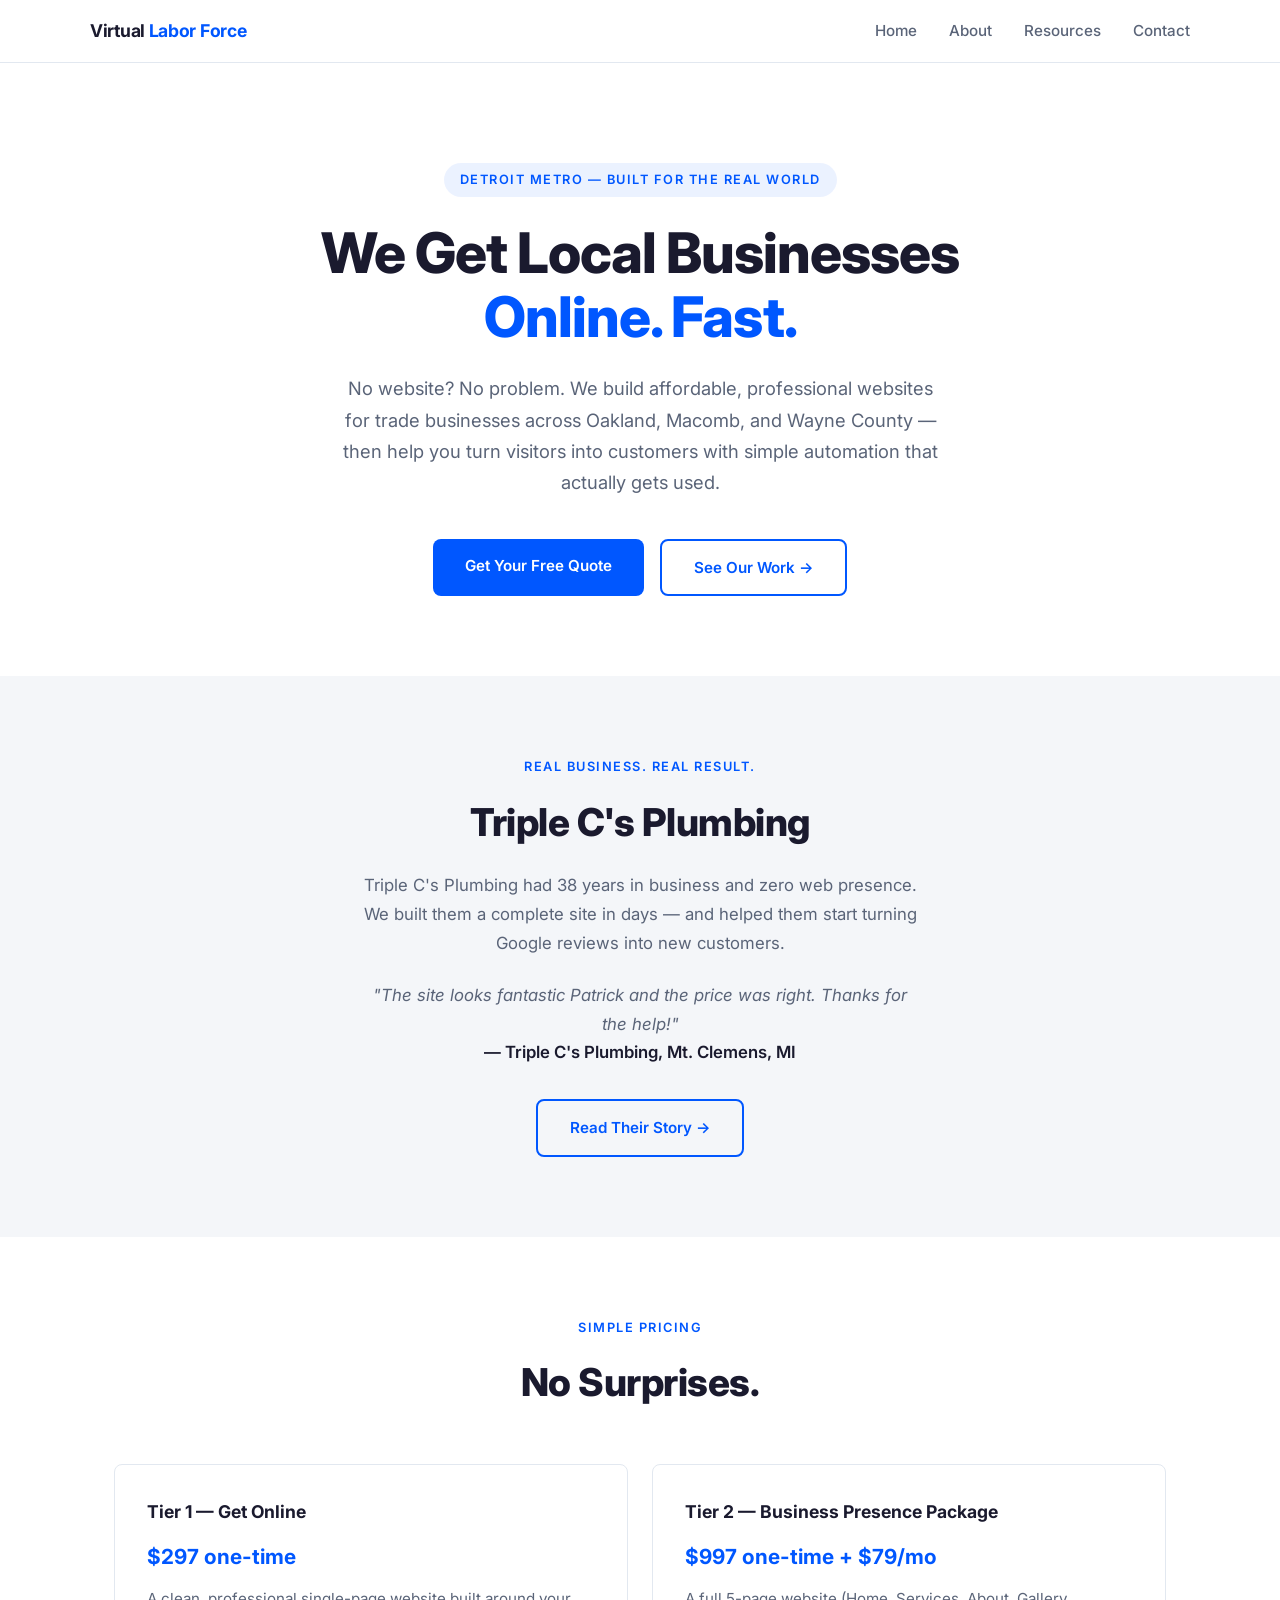
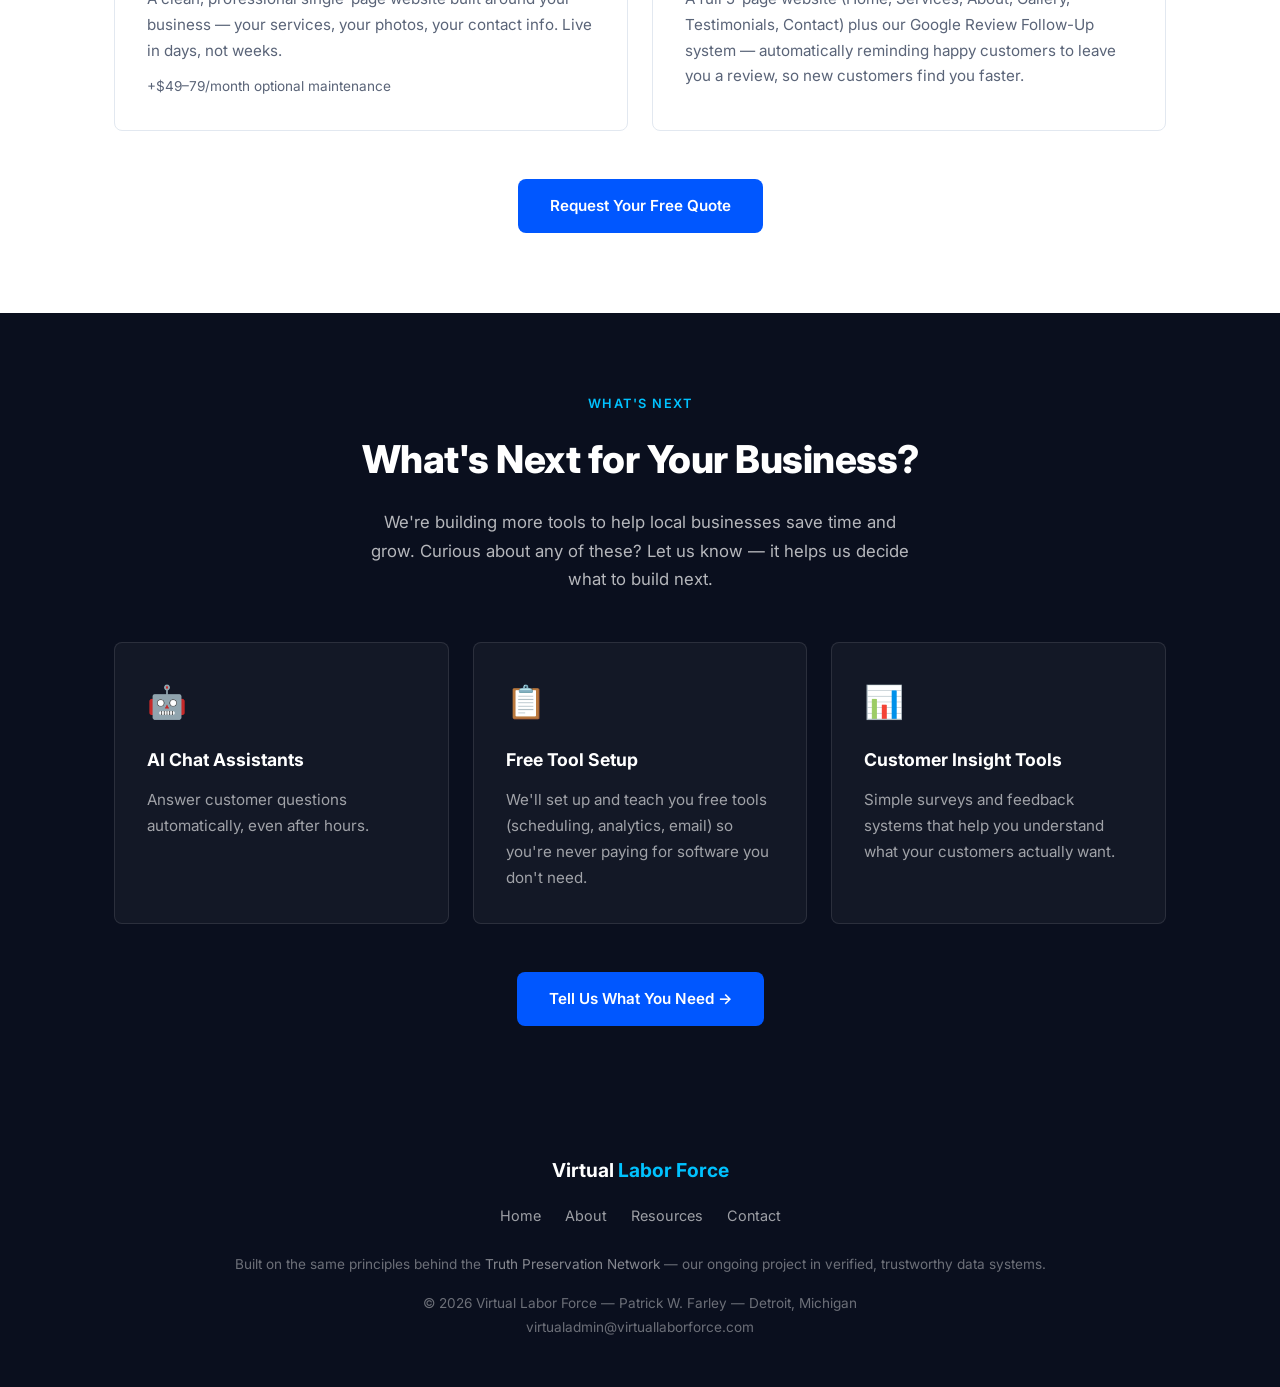
==== index.html @ e4147d06 "Add Resources page, first article, update nav and footers" ====
<!DOCTYPE html>
<html lang="en">
<head>
  <meta charset="UTF-8" />
  <meta name="viewport" content="width=device-width, initial-scale=1.0" />
  <title>Affordable Websites for Local Businesses | Detroit Metro</title>
  <meta name="description" content="Virtual Labor Force builds fast, affordable websites for trade businesses in Oakland, Macomb & Wayne County. Get online in days, starting at $297." />
  <link rel="stylesheet" href="css/style.css" />
  <link rel="preconnect" href="https://fonts.googleapis.com" />
  <link href="https://fonts.googleapis.com/css2?family=Inter:wght@400;500;600;700;800&display=swap" rel="stylesheet" />
</head>
<body>

  <!-- NAVIGATION -->
  <nav>
    <div class="nav-inner">
      <a href="index.html" class="nav-logo">Virtual <span>Labor Force</span></a>
      <ul class="nav-links">
        <li><a href="index.html">Home</a></li>
        <li><a href="about.html">About</a></li>
        <li><a href="resources.html">Resources</a></li>
        <li><a href="contact.html">Contact</a></li>
      </ul>
    </div>
  </nav>

  <!-- HERO -->
  <section class="hero">
    <div class="hero-tag">Detroit Metro — Built for the Real World</div>
    <h1>We Get Local Businesses <span>Online. Fast.</span></h1>
    <p>
      No website? No problem. We build affordable, professional websites
      for trade businesses across Oakland, Macomb, and Wayne County —
      then help you turn visitors into customers with simple automation
      that actually gets used.
    </p>
    <div class="btn-group">
      <a href="contact.html" class="btn btn-primary">Get Your Free Quote</a>
      <a href="about.html" class="btn btn-outline">See Our Work →</a>
    </div>
  </section>

  <!-- PROOF -->
  <section class="section section--soft">
    <div class="container text-center">
      <p class="section-label">Real Business. Real Result.</p>
      <h2 class="section-title">Triple C's Plumbing</h2>
      <p class="section-sub" style="margin: 0 auto 24px;">
        Triple C's Plumbing had 38 years in business and zero web presence.
        We built them a complete site in days — and helped them start
        turning Google reviews into new customers.
      </p>
      <blockquote style="font-style: italic; color: var(--color-text-soft); max-width: 560px; margin: 0 auto 32px; font-size: 1.05rem;">
        "The site looks fantastic Patrick and the price was right. Thanks for the help!"<br>
        <span style="font-style: normal; font-weight: 600; color: var(--color-text);">— Triple C's Plumbing, Mt. Clemens, MI</span>
      </blockquote>
      <a href="about.html" class="btn btn-outline">Read Their Story →</a>
    </div>
  </section>

  <!-- SERVICES -->
  <section class="section">
    <div class="container">
      <div class="text-center">
        <p class="section-label">Simple Pricing</p>
        <h2 class="section-title">No Surprises.</h2>
      </div>

      <div class="card-grid">
        <div class="card">
          <h3>Tier 1 — Get Online</h3>
          <p style="color: var(--color-primary); font-weight: 700; font-size: 1.3rem; margin: 12px 0;">$297 one-time</p>
          <p>A clean, professional single-page website built around your business — your services, your photos, your contact info. Live in days, not weeks.</p>
          <p style="margin-top: 12px; font-size: 0.85rem; color: var(--color-text-soft);">+$49–79/month optional maintenance</p>
        </div>
        <div class="card">
          <h3>Tier 2 — Business Presence Package</h3>
          <p style="color: var(--color-primary); font-weight: 700; font-size: 1.3rem; margin: 12px 0;">$997 one-time + $79/mo</p>
          <p>A full 5-page website (Home, Services, About, Gallery, Testimonials, Contact) plus our Google Review Follow-Up system — automatically reminding happy customers to leave you a review, so new customers find you faster.</p>
        </div>
      </div>

      <div class="text-center mt-48">
        <a href="contact.html" class="btn btn-primary">Request Your Free Quote</a>
      </div>
    </div>
  </section>

  <!-- COMING SOON / ASK US ABOUT -->
  <section class="section section--dark">
    <div class="container text-center">
      <p class="section-label" style="color: var(--color-accent);">What's Next</p>
      <h2 class="section-title" style="max-width: 640px; margin: 0 auto 16px;">
        What's Next for Your Business?
      </h2>
      <p style="color: rgba(255,255,255,0.7); max-width: 560px; margin: 0 auto 40px; font-size: 1.05rem;">
        We're building more tools to help local businesses save time and grow.
        Curious about any of these? Let us know — it helps us decide what to build next.
      </p>

      <div class="card-grid" style="text-align: left;">
        <div class="card" style="background: rgba(255,255,255,0.04); border-color: rgba(255,255,255,0.1);">
          <div class="card-icon">🤖</div>
          <h3 style="color: white;">AI Chat Assistants</h3>
          <p style="color: rgba(255,255,255,0.6);">Answer customer questions automatically, even after hours.</p>
        </div>
        <div class="card" style="background: rgba(255,255,255,0.04); border-color: rgba(255,255,255,0.1);">
          <div class="card-icon">📋</div>
          <h3 style="color: white;">Free Tool Setup</h3>
          <p style="color: rgba(255,255,255,0.6);">We'll set up and teach you free tools (scheduling, analytics, email) so you're never paying for software you don't need.</p>
        </div>
        <div class="card" style="background: rgba(255,255,255,0.04); border-color: rgba(255,255,255,0.1);">
          <div class="card-icon">📊</div>
          <h3 style="color: white;">Customer Insight Tools</h3>
          <p style="color: rgba(255,255,255,0.6);">Simple surveys and feedback systems that help you understand what your customers actually want.</p>
        </div>
      </div>

      <a href="contact.html" class="btn btn-primary mt-48" style="display: inline-block;">Tell Us What You Need →</a>
    </div>
  </section>

  <!-- FOOTER -->
  <footer>
    <div class="footer-inner">
      <div class="footer-logo">Virtual <span>Labor Force</span></div>
      <ul class="footer-links">
        <li><a href="index.html">Home</a></li>
        <li><a href="about.html">About</a></li>
        <li><a href="resources.html">Resources</a></li>
        <li><a href="contact.html">Contact</a></li>
      </ul>
      <p class="footer-copy">
        Built on the same principles behind the
        <a href="tpn.html" style="color: rgba(255,255,255,0.5);">Truth Preservation Network</a>
        — our ongoing project in verified, trustworthy data systems.
      </p>
      <p class="footer-copy mt-16">
        © 2026 Virtual Labor Force — Patrick W. Farley — Detroit, Michigan<br>
        <a href="mailto:virtualadmin@virtuallaborforce.com"
           style="color: rgba(255,255,255,0.4);">
          virtualadmin@virtuallaborforce.com
        </a>
      </p>
    </div>
  </footer>

</body>
</html>
---- css/style.css ----
/* ─────────────────────────────────────────
   Virtual Labor Force — Design System
   Color Palette: Clean Modern Tech
   Tone: Inspirational and Visionary
───────────────────────────────────────── */

/* DESIGN TOKENS */
:root {
  --color-bg:          #ffffff;
  --color-bg-soft:     #f4f6f9;
  --color-bg-dark:     #0a0f1e;
  --color-primary:     #0057ff;
  --color-primary-dark:#0040cc;
  --color-accent:      #00c2ff;
  --color-text:        #1a1a2e;
  --color-text-soft:   #5a6478;
  --color-border:      #e2e8f0;
  --color-white:       #ffffff;

  --font-main:   'Inter', 'Segoe UI', sans-serif;
  --font-mono:   'JetBrains Mono', 'Courier New', monospace;

  --radius:      8px;
  --shadow:      0 4px 24px rgba(0, 87, 255, 0.08);
  --transition:  all 0.2s ease;

  --max-width:   1100px;
  --section-pad: 80px 24px;
}

/* RESET */
*, *::before, *::after {
  box-sizing: border-box;
  margin: 0;
  padding: 0;
}

html {
  scroll-behavior: smooth;
}

body {
  font-family: var(--font-main);
  background: var(--color-bg);
  color: var(--color-text);
  line-height: 1.7;
  font-size: 16px;
}

img {
  max-width: 100%;
  display: block;
}

a {
  color: var(--color-primary);
  text-decoration: none;
  transition: var(--transition);
}

a:hover {
  color: var(--color-primary-dark);
}

/* LAYOUT */
.container {
  max-width: var(--max-width);
  margin: 0 auto;
  padding: 0 24px;
}

.section {
  padding: var(--section-pad);
}

.section--dark {
  background: var(--color-bg-dark);
  color: var(--color-white);
}

.section--soft {
  background: var(--color-bg-soft);
}

/* NAVIGATION */
nav {
  position: sticky;
  top: 0;
  z-index: 100;
  background: var(--color-bg);
  border-bottom: 1px solid var(--color-border);
  padding: 16px 24px;
}

.nav-inner {
  max-width: var(--max-width);
  margin: 0 auto;
  display: flex;
  justify-content: space-between;
  align-items: center;
}

.nav-logo {
  font-weight: 700;
  font-size: 1.1rem;
  color: var(--color-text);
  letter-spacing: -0.3px;
}

.nav-logo span {
  color: var(--color-primary);
}

.nav-links {
  display: flex;
  gap: 32px;
  list-style: none;
}

.nav-links a {
  color: var(--color-text-soft);
  font-size: 0.95rem;
  font-weight: 500;
}

.nav-links a:hover {
  color: var(--color-primary);
}

/* HERO */
.hero {
  padding: 100px 24px 80px;
  text-align: center;
  background: var(--color-bg);
}

.hero-tag {
  display: inline-block;
  background: rgba(0, 87, 255, 0.08);
  color: var(--color-primary);
  font-size: 0.8rem;
  font-weight: 600;
  letter-spacing: 1.5px;
  text-transform: uppercase;
  padding: 6px 16px;
  border-radius: 100px;
  margin-bottom: 24px;
}

.hero h1 {
  font-size: clamp(2rem, 5vw, 3.5rem);
  font-weight: 800;
  line-height: 1.15;
  letter-spacing: -1px;
  max-width: 800px;
  margin: 0 auto 24px;
}

.hero h1 span {
  color: var(--color-primary);
}

.hero p {
  font-size: 1.15rem;
  color: var(--color-text-soft);
  max-width: 600px;
  margin: 0 auto 40px;
}

/* BUTTONS */
.btn {
  display: inline-block;
  padding: 14px 32px;
  border-radius: var(--radius);
  font-weight: 600;
  font-size: 0.95rem;
  cursor: pointer;
  transition: var(--transition);
  border: none;
}

.btn-primary {
  background: var(--color-primary);
  color: var(--color-white);
}

.btn-primary:hover {
  background: var(--color-primary-dark);
  color: var(--color-white);
  transform: translateY(-2px);
  box-shadow: var(--shadow);
}

.btn-outline {
  background: transparent;
  color: var(--color-primary);
  border: 2px solid var(--color-primary);
}

.btn-outline:hover {
  background: var(--color-primary);
  color: var(--color-white);
  transform: translateY(-2px);
}

.btn-group {
  display: flex;
  gap: 16px;
  justify-content: center;
  flex-wrap: wrap;
}

/* CARDS */
.card-grid {
  display: grid;
  grid-template-columns: repeat(auto-fit, minmax(280px, 1fr));
  gap: 24px;
  margin-top: 48px;
}

.card {
  background: var(--color-bg);
  border: 1px solid var(--color-border);
  border-radius: var(--radius);
  padding: 32px;
  transition: var(--transition);
}

.card:hover {
  box-shadow: var(--shadow);
  transform: translateY(-4px);
  border-color: var(--color-primary);
}

.card-icon {
  font-size: 2rem;
  margin-bottom: 16px;
}

.card h3 {
  font-size: 1.1rem;
  font-weight: 700;
  margin-bottom: 12px;
}

.card p {
  color: var(--color-text-soft);
  font-size: 0.95rem;
}

/* SECTION HEADINGS */
.section-label {
  font-size: 0.8rem;
  font-weight: 600;
  letter-spacing: 1.5px;
  text-transform: uppercase;
  color: var(--color-primary);
  margin-bottom: 12px;
}

.section-title {
  font-size: clamp(1.6rem, 3vw, 2.4rem);
  font-weight: 800;
  letter-spacing: -0.5px;
  margin-bottom: 16px;
}

.section-sub {
  color: var(--color-text-soft);
  font-size: 1.05rem;
  max-width: 580px;
}

/* FOOTER */
footer {
  background: var(--color-bg-dark);
  color: var(--color-white);
  padding: 48px 24px;
  text-align: center;
}

.footer-inner {
  max-width: var(--max-width);
  margin: 0 auto;
}

.footer-logo {
  font-size: 1.2rem;
  font-weight: 700;
  margin-bottom: 16px;
}

.footer-logo span {
  color: var(--color-accent);
}

.footer-links {
  display: flex;
  gap: 24px;
  justify-content: center;
  list-style: none;
  margin-bottom: 24px;
  flex-wrap: wrap;
}

.footer-links a {
  color: rgba(255,255,255,0.6);
  font-size: 0.9rem;
}

.footer-links a:hover {
  color: var(--color-white);
}

.footer-copy {
  color: rgba(255,255,255,0.4);
  font-size: 0.85rem;
}

/* UTILITY */
.text-center { text-align: center; }
.mt-8 { margin-top: 8px; }
.mt-16 { margin-top: 16px; }
.mt-24 { margin-top: 24px; }
.mt-48 { margin-top: 48px; }

/* RESPONSIVE */
@media (max-width: 768px) {
  .nav-links {
    display: none;
  }

  .hero {
    padding: 60px 24px;
  }

  .btn-group {
    flex-direction: column;
    align-items: center;
  }
}
/* TPN callout responsive fix */
@media (max-width: 768px) {
  [style*="grid-template-columns: 1fr 1fr"] {
    grid-template-columns: 1fr !important;
  }
}
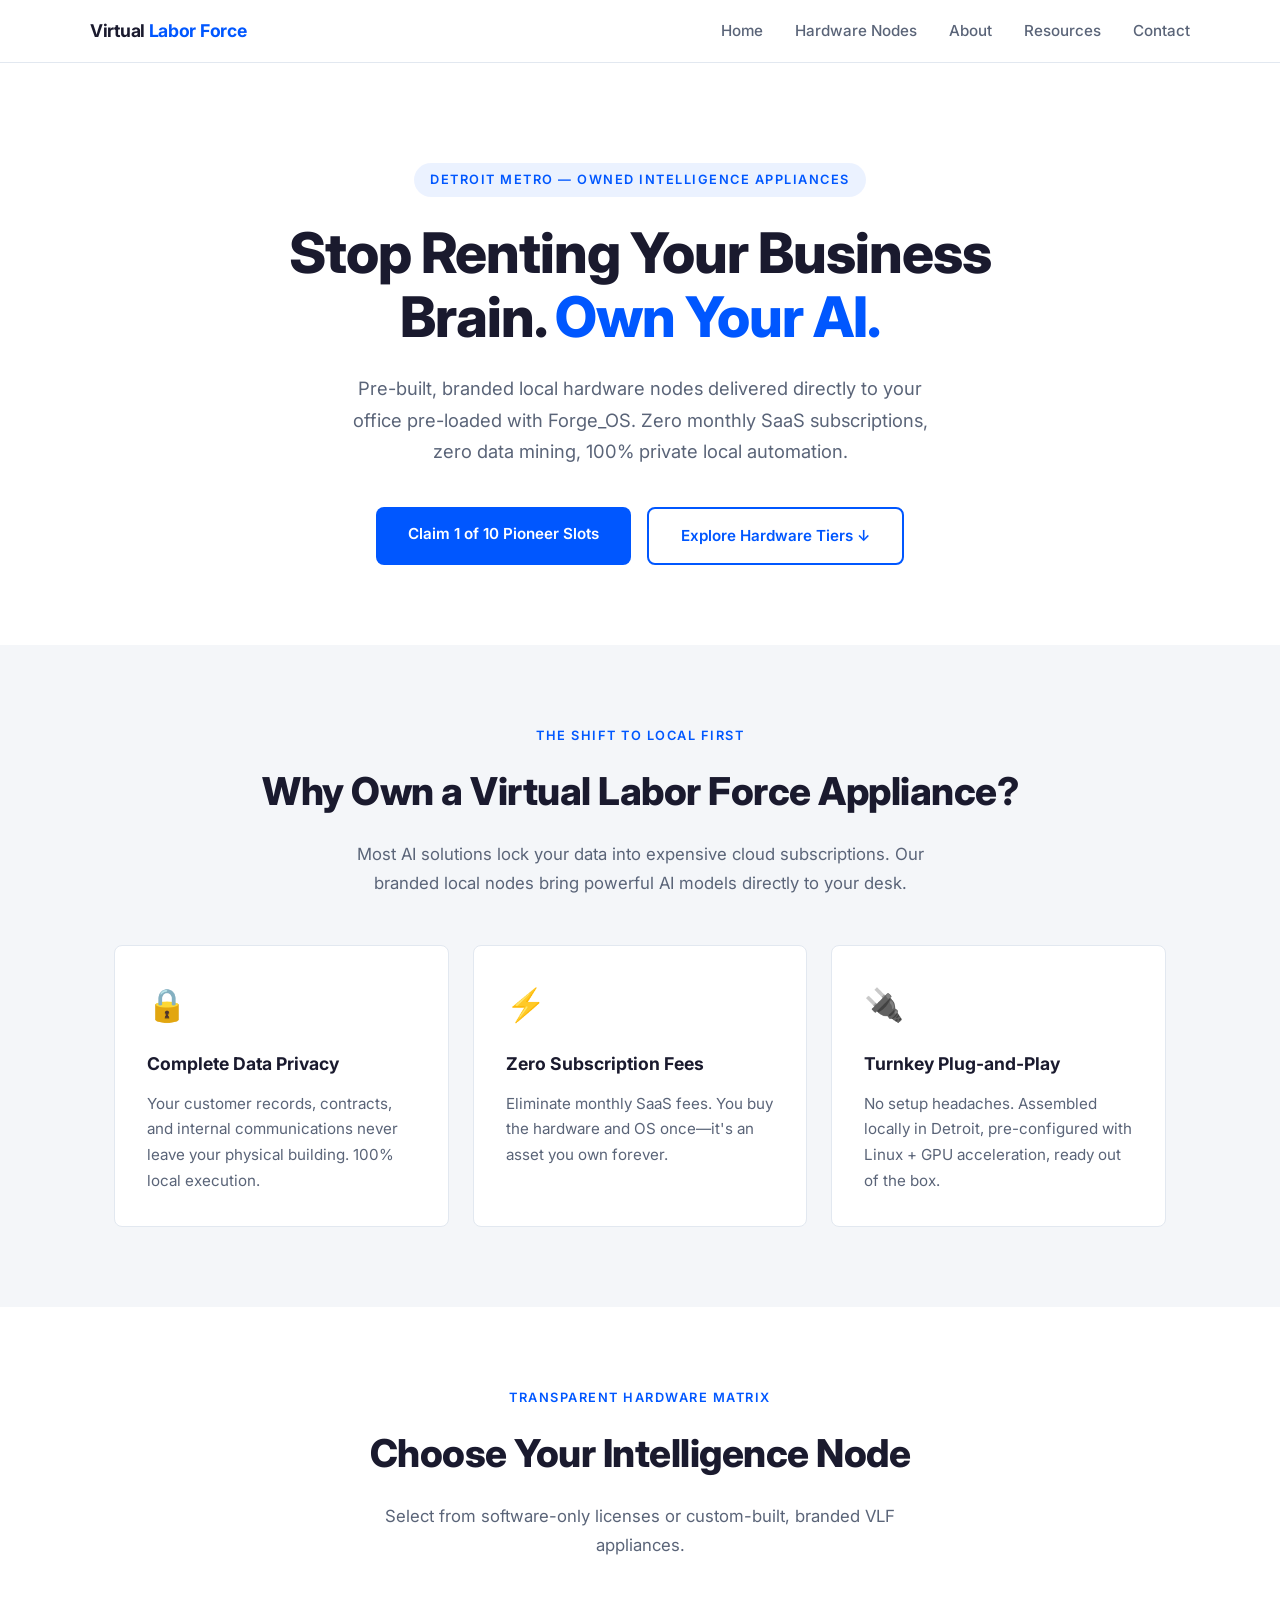
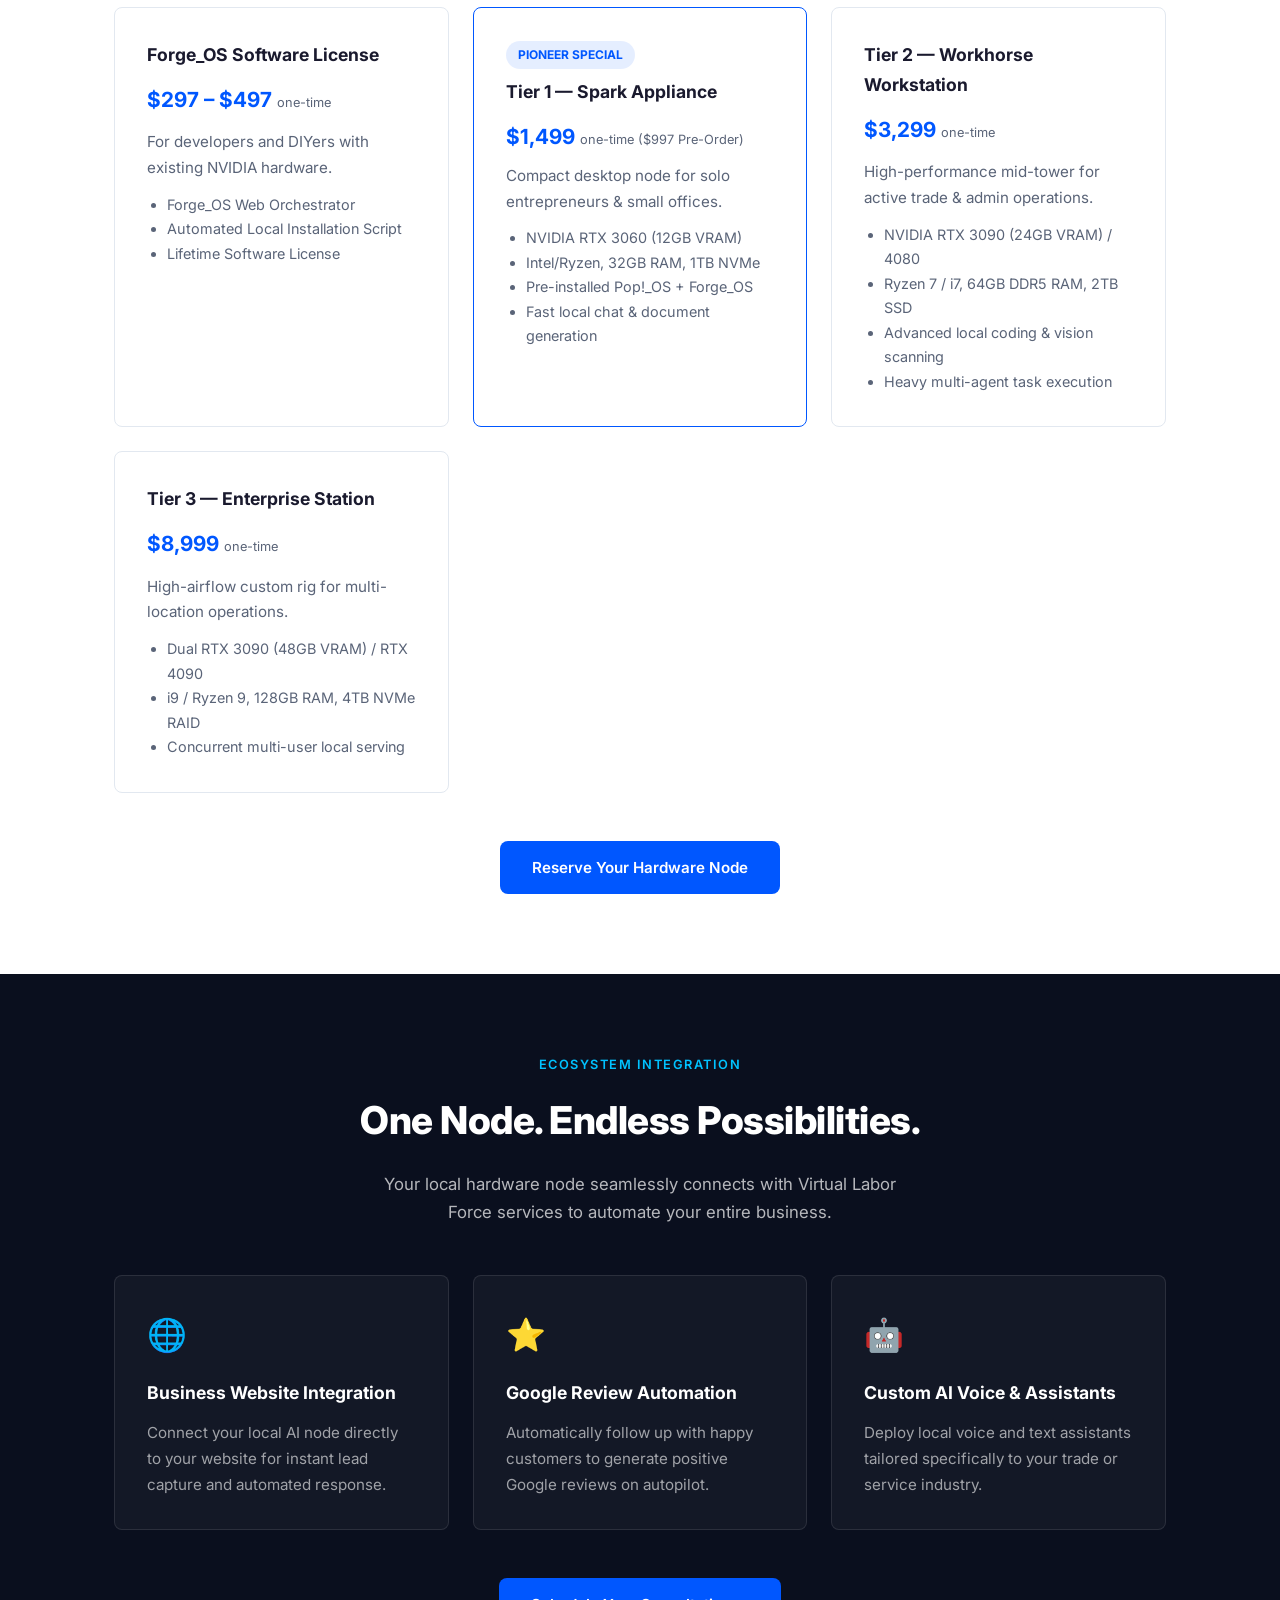
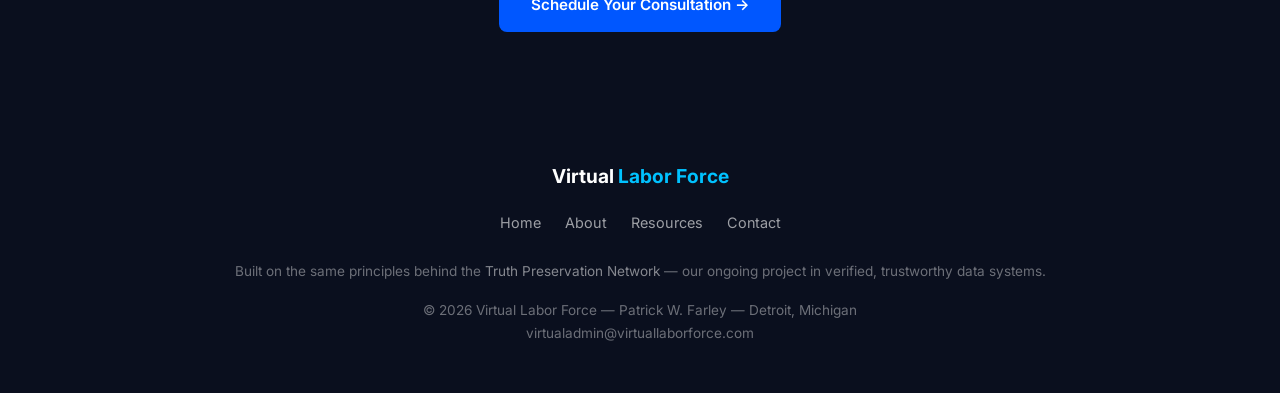
==== commit 2f1aa291: "Update to index.html File" ====
--- a/index.html
+++ b/index.html
@@ -3,20 +3,20 @@
 <head>
   <meta charset="UTF-8" />
   <meta name="viewport" content="width=device-width, initial-scale=1.0" />
-  <title>Affordable Websites for Local Businesses | Detroit Metro</title>
-  <meta name="description" content="Virtual Labor Force builds fast, affordable websites for trade businesses in Oakland, Macomb & Wayne County. Get online in days, starting at $297." />
+  <title>Virtual Labor Force | Owned Intelligence Hardware & OS Appliances</title>
+  <meta name="description" content="Stop renting AI software. Virtual Labor Force builds pre-configured, local AI hardware nodes pre-loaded with Forge_OS for Detroit Metro businesses." />
   <link rel="stylesheet" href="css/style.css" />
   <link rel="preconnect" href="https://fonts.googleapis.com" />
   <link href="https://fonts.googleapis.com/css2?family=Inter:wght@400;500;600;700;800&display=swap" rel="stylesheet" />
 </head>
 <body>
 
-  <!-- NAVIGATION -->
   <nav>
     <div class="nav-inner">
       <a href="index.html" class="nav-logo">Virtual <span>Labor Force</span></a>
       <ul class="nav-links">
         <li><a href="index.html">Home</a></li>
+        <li><a href="#hardware">Hardware Nodes</a></li>
         <li><a href="about.html">About</a></li>
         <li><a href="resources.html">Resources</a></li>
         <li><a href="contact.html">Contact</a></li>
@@ -24,103 +24,142 @@
     </div>
   </nav>
 
-  <!-- HERO -->
   <section class="hero">
-    <div class="hero-tag">Detroit Metro — Built for the Real World</div>
-    <h1>We Get Local Businesses <span>Online. Fast.</span></h1>
+    <div class="hero-tag">Detroit Metro — Owned Intelligence Appliances</div>
+    <h1>Stop Renting Your Business Brain. <span>Own Your AI.</span></h1>
     <p>
-      No website? No problem. We build affordable, professional websites
-      for trade businesses across Oakland, Macomb, and Wayne County —
-      then help you turn visitors into customers with simple automation
-      that actually gets used.
+      Pre-built, branded local hardware nodes delivered directly to your office pre-loaded with Forge_OS. 
+      Zero monthly SaaS subscriptions, zero data mining, 100% private local automation.
     </p>
     <div class="btn-group">
-      <a href="contact.html" class="btn btn-primary">Get Your Free Quote</a>
-      <a href="about.html" class="btn btn-outline">See Our Work →</a>
+      <a href="contact.html" class="btn btn-primary">Claim 1 of 10 Pioneer Slots</a>
+      <a href="#hardware" class="btn btn-outline">Explore Hardware Tiers ↓</a>
     </div>
   </section>
 
-  <!-- PROOF -->
   <section class="section section--soft">
     <div class="container text-center">
-      <p class="section-label">Real Business. Real Result.</p>
-      <h2 class="section-title">Triple C's Plumbing</h2>
-      <p class="section-sub" style="margin: 0 auto 24px;">
-        Triple C's Plumbing had 38 years in business and zero web presence.
-        We built them a complete site in days — and helped them start
-        turning Google reviews into new customers.
+      <p class="section-label">The Shift to Local First</p>
+      <h2 class="section-title">Why Own a Virtual Labor Force Appliance?</h2>
+      <p class="section-sub" style="margin: 0 auto 32px;">
+        Most AI solutions lock your data into expensive cloud subscriptions. Our branded local nodes bring powerful AI models directly to your desk.
       </p>
-      <blockquote style="font-style: italic; color: var(--color-text-soft); max-width: 560px; margin: 0 auto 32px; font-size: 1.05rem;">
-        "The site looks fantastic Patrick and the price was right. Thanks for the help!"<br>
-        <span style="font-style: normal; font-weight: 600; color: var(--color-text);">— Triple C's Plumbing, Mt. Clemens, MI</span>
-      </blockquote>
-      <a href="about.html" class="btn btn-outline">Read Their Story →</a>
+
+      <div class="card-grid" style="text-align: left;">
+        <div class="card">
+          <div class="card-icon">🔒</div>
+          <h3>Complete Data Privacy</h3>
+          <p>Your customer records, contracts, and internal communications never leave your physical building. 100% local execution.</p>
+        </div>
+        <div class="card">
+          <div class="card-icon">⚡</div>
+          <h3>Zero Subscription Fees</h3>
+          <p>Eliminate monthly SaaS fees. You buy the hardware and OS once—it's an asset you own forever.</p>
+        </div>
+        <div class="card">
+          <div class="card-icon">🔌</div>
+          <h3>Turnkey Plug-and-Play</h3>
+          <p>No setup headaches. Assembled locally in Detroit, pre-configured with Linux + GPU acceleration, ready out of the box.</p>
+        </div>
+      </div>
     </div>
   </section>
 
-  <!-- SERVICES -->
-  <section class="section">
+  <section class="section" id="hardware">
     <div class="container">
       <div class="text-center">
-        <p class="section-label">Simple Pricing</p>
-        <h2 class="section-title">No Surprises.</h2>
+        <p class="section-label">Transparent Hardware Matrix</p>
+        <h2 class="section-title">Choose Your Intelligence Node</h2>
+        <p class="section-sub" style="margin: 0 auto;">Select from software-only licenses or custom-built, branded VLF appliances.</p>
       </div>
 
       <div class="card-grid">
         <div class="card">
-          <h3>Tier 1 — Get Online</h3>
-          <p style="color: var(--color-primary); font-weight: 700; font-size: 1.3rem; margin: 12px 0;">$297 one-time</p>
-          <p>A clean, professional single-page website built around your business — your services, your photos, your contact info. Live in days, not weeks.</p>
-          <p style="margin-top: 12px; font-size: 0.85rem; color: var(--color-text-soft);">+$49–79/month optional maintenance</p>
+          <h3>Forge_OS Software License</h3>
+          <p style="color: var(--color-primary); font-weight: 700; font-size: 1.3rem; margin: 12px 0;">$297 – $497 <span style="font-size:0.8rem; font-weight:400; color:var(--color-text-soft);">one-time</span></p>
+          <p style="margin-bottom: 12px;">For developers and DIYers with existing NVIDIA hardware.</p>
+          <ul style="padding-left: 20px; font-size: 0.9rem; color: var(--color-text-soft);">
+            <li>Forge_OS Web Orchestrator</li>
+            <li>Automated Local Installation Script</li>
+            <li>Lifetime Software License</li>
+          </ul>
         </div>
+
+        <div class="card" style="border-color: var(--color-primary);">
+          <div style="background: rgba(0, 87, 255, 0.1); color: var(--color-primary); font-size: 0.75rem; font-weight: 700; padding: 4px 12px; border-radius: 100px; display: inline-block; margin-bottom: 8px;">PIONEER SPECIAL</div>
+          <h3>Tier 1 — Spark Appliance</h3>
+          <p style="color: var(--color-primary); font-weight: 700; font-size: 1.3rem; margin: 8px 0;">$1,499 <span style="font-size:0.8rem; font-weight:400; color:var(--color-text-soft);">one-time ($997 Pre-Order)</span></p>
+          <p style="margin-bottom: 12px;">Compact desktop node for solo entrepreneurs & small offices.</p>
+          <ul style="padding-left: 20px; font-size: 0.9rem; color: var(--color-text-soft);">
+            <li>NVIDIA RTX 3060 (12GB VRAM)</li>
+            <li>Intel/Ryzen, 32GB RAM, 1TB NVMe</li>
+            <li>Pre-installed Pop!_OS + Forge_OS</li>
+            <li>Fast local chat & document generation</li>
+          </ul>
+        </div>
+
         <div class="card">
-          <h3>Tier 2 — Business Presence Package</h3>
-          <p style="color: var(--color-primary); font-weight: 700; font-size: 1.3rem; margin: 12px 0;">$997 one-time + $79/mo</p>
-          <p>A full 5-page website (Home, Services, About, Gallery, Testimonials, Contact) plus our Google Review Follow-Up system — automatically reminding happy customers to leave you a review, so new customers find you faster.</p>
+          <h3>Tier 2 — Workhorse Workstation</h3>
+          <p style="color: var(--color-primary); font-weight: 700; font-size: 1.3rem; margin: 12px 0;">$3,299 <span style="font-size:0.8rem; font-weight:400; color:var(--color-text-soft);">one-time</span></p>
+          <p style="margin-bottom: 12px;">High-performance mid-tower for active trade & admin operations.</p>
+          <ul style="padding-left: 20px; font-size: 0.9rem; color: var(--color-text-soft);">
+            <li>NVIDIA RTX 3090 (24GB VRAM) / 4080</li>
+            <li>Ryzen 7 / i7, 64GB DDR5 RAM, 2TB SSD</li>
+            <li>Advanced local coding & vision scanning</li>
+            <li>Heavy multi-agent task execution</li>
+          </ul>
+        </div>
+
+        <div class="card">
+          <h3>Tier 3 — Enterprise Station</h3>
+          <p style="color: var(--color-primary); font-weight: 700; font-size: 1.3rem; margin: 12px 0;">$8,999 <span style="font-size:0.8rem; font-weight:400; color:var(--color-text-soft);">one-time</span></p>
+          <p style="margin-bottom: 12px;">High-airflow custom rig for multi-location operations.</p>
+          <ul style="padding-left: 20px; font-size: 0.9rem; color: var(--color-text-soft);">
+            <li>Dual RTX 3090 (48GB VRAM) / RTX 4090</li>
+            <li>i9 / Ryzen 9, 128GB RAM, 4TB NVMe RAID</li>
+            <li>Concurrent multi-user local serving</li>
+          </ul>
         </div>
       </div>
 
       <div class="text-center mt-48">
-        <a href="contact.html" class="btn btn-primary">Request Your Free Quote</a>
+        <a href="contact.html" class="btn btn-primary">Reserve Your Hardware Node</a>
       </div>
     </div>
   </section>
 
-  <!-- COMING SOON / ASK US ABOUT -->
   <section class="section section--dark">
     <div class="container text-center">
-      <p class="section-label" style="color: var(--color-accent);">What's Next</p>
+      <p class="section-label" style="color: var(--color-accent);">Ecosystem Integration</p>
       <h2 class="section-title" style="max-width: 640px; margin: 0 auto 16px;">
-        What's Next for Your Business?
+        One Node. Endless Possibilities.
       </h2>
       <p style="color: rgba(255,255,255,0.7); max-width: 560px; margin: 0 auto 40px; font-size: 1.05rem;">
-        We're building more tools to help local businesses save time and grow.
-        Curious about any of these? Let us know — it helps us decide what to build next.
+        Your local hardware node seamlessly connects with Virtual Labor Force services to automate your entire business.
       </p>
 
       <div class="card-grid" style="text-align: left;">
         <div class="card" style="background: rgba(255,255,255,0.04); border-color: rgba(255,255,255,0.1);">
-          <div class="card-icon">🤖</div>
-          <h3 style="color: white;">AI Chat Assistants</h3>
-          <p style="color: rgba(255,255,255,0.6);">Answer customer questions automatically, even after hours.</p>
+          <div class="card-icon">🌐</div>
+          <h3 style="color: white;">Business Website Integration</h3>
+          <p style="color: rgba(255,255,255,0.6);">Connect your local AI node directly to your website for instant lead capture and automated response.</p>
         </div>
         <div class="card" style="background: rgba(255,255,255,0.04); border-color: rgba(255,255,255,0.1);">
-          <div class="card-icon">📋</div>
-          <h3 style="color: white;">Free Tool Setup</h3>
-          <p style="color: rgba(255,255,255,0.6);">We'll set up and teach you free tools (scheduling, analytics, email) so you're never paying for software you don't need.</p>
+          <div class="card-icon">⭐</div>
+          <h3 style="color: white;">Google Review Automation</h3>
+          <p style="color: rgba(255,255,255,0.6);">Automatically follow up with happy customers to generate positive Google reviews on autopilot.</p>
         </div>
         <div class="card" style="background: rgba(255,255,255,0.04); border-color: rgba(255,255,255,0.1);">
-          <div class="card-icon">📊</div>
-          <h3 style="color: white;">Customer Insight Tools</h3>
-          <p style="color: rgba(255,255,255,0.6);">Simple surveys and feedback systems that help you understand what your customers actually want.</p>
+          <div class="card-icon">🤖</div>
+          <h3 style="color: white;">Custom AI Voice & Assistants</h3>
+          <p style="color: rgba(255,255,255,0.6);">Deploy local voice and text assistants tailored specifically to your trade or service industry.</p>
         </div>
       </div>
 
-      <a href="contact.html" class="btn btn-primary mt-48" style="display: inline-block;">Tell Us What You Need →</a>
+      <a href="contact.html" class="btn btn-primary mt-48" style="display: inline-block;">Schedule Your Consultation →</a>
     </div>
   </section>
 
-  <!-- FOOTER -->
   <footer>
     <div class="footer-inner">
       <div class="footer-logo">Virtual <span>Labor Force</span></div>
@@ -137,8 +176,7 @@
       </p>
       <p class="footer-copy mt-16">
         © 2026 Virtual Labor Force — Patrick W. Farley — Detroit, Michigan<br>
-        <a href="mailto:virtualadmin@virtuallaborforce.com"
-           style="color: rgba(255,255,255,0.4);">
+        <a href="mailto:virtualadmin@virtuallaborforce.com" style="color: rgba(255,255,255,0.4);">
           virtualadmin@virtuallaborforce.com
         </a>
       </p>
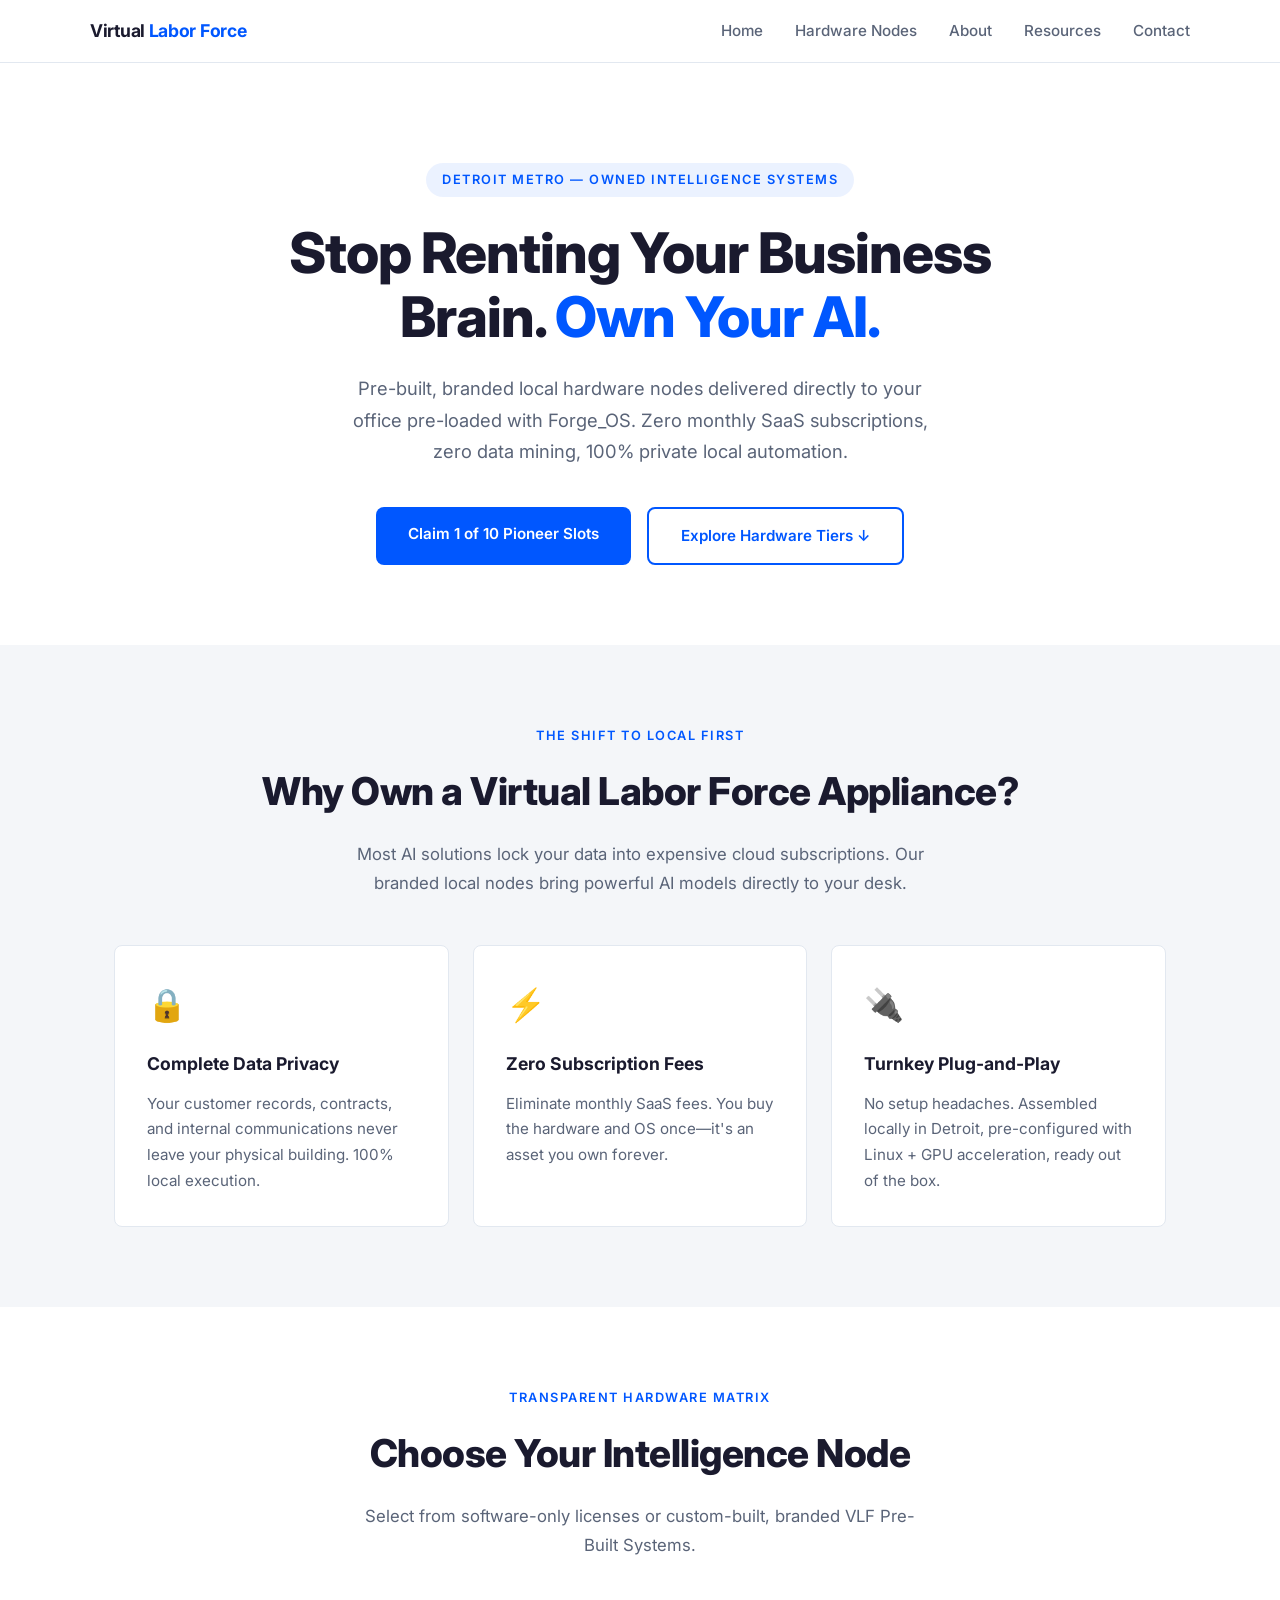
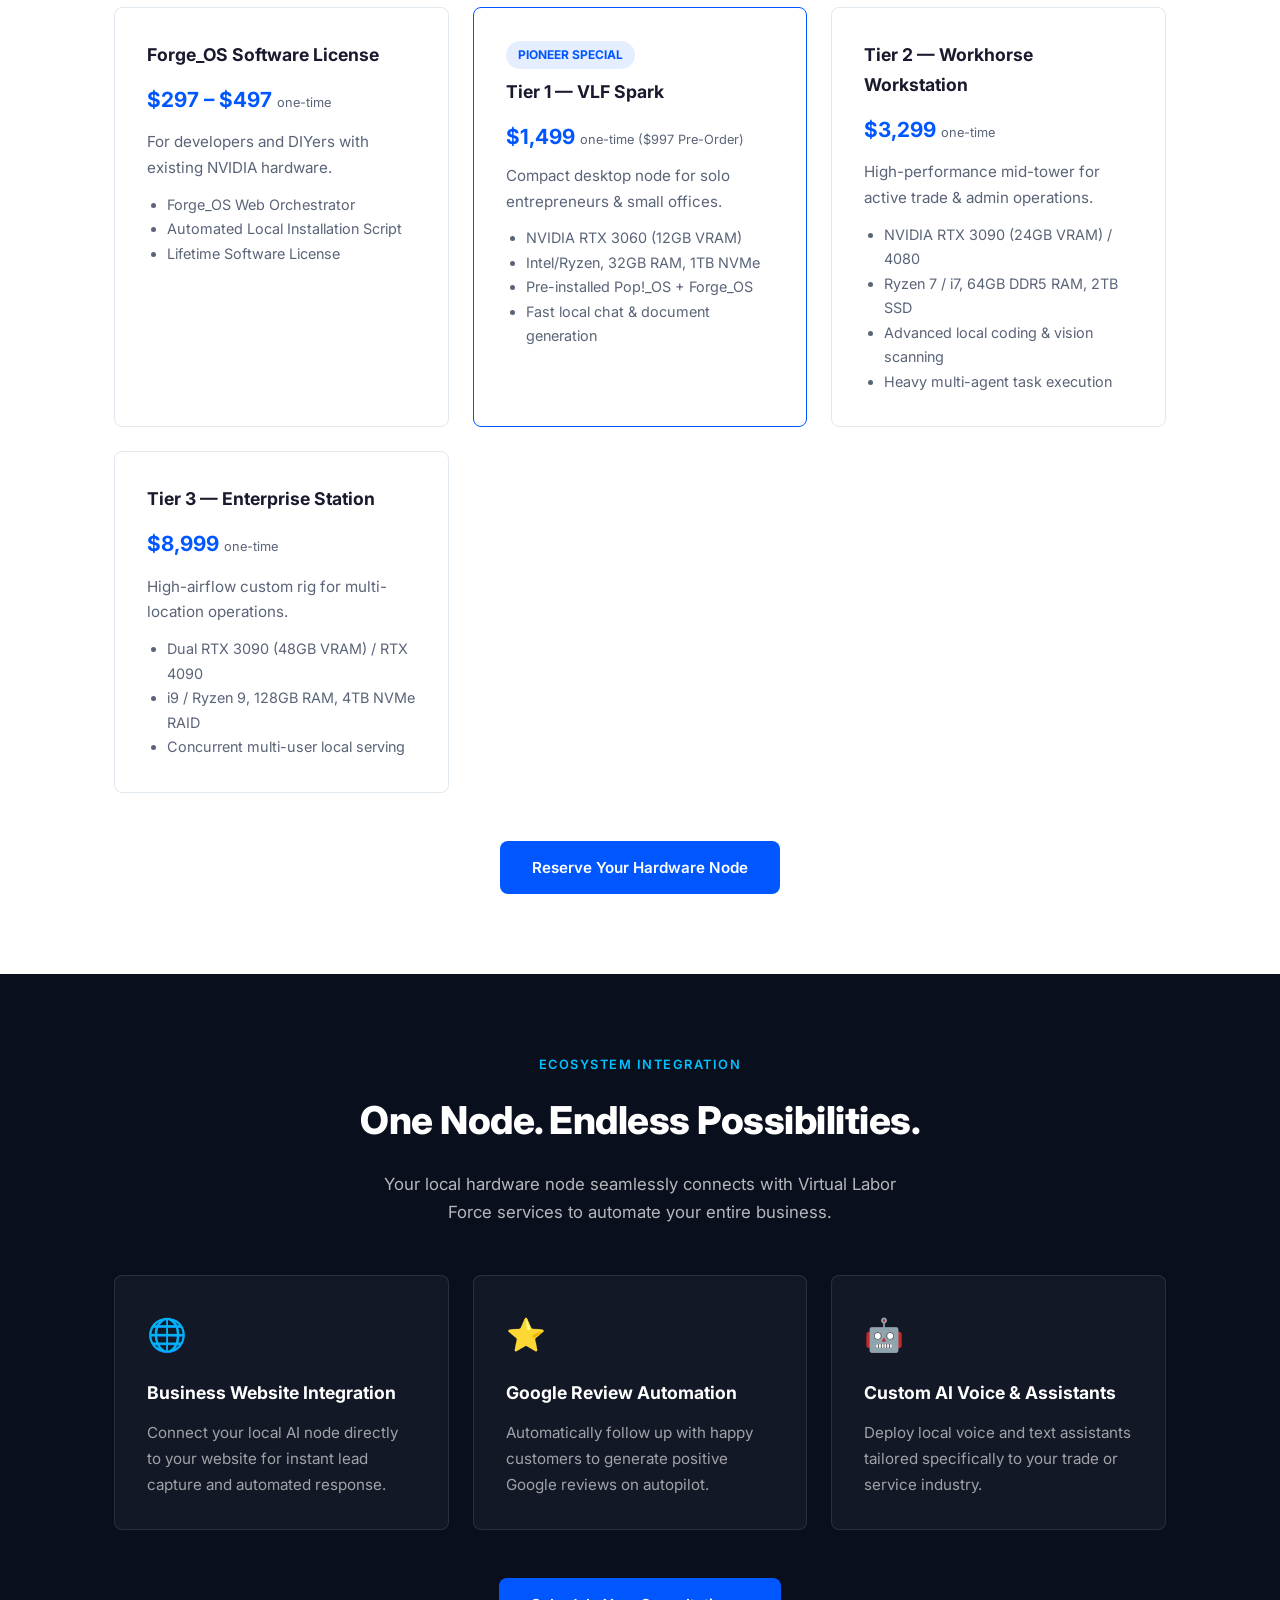
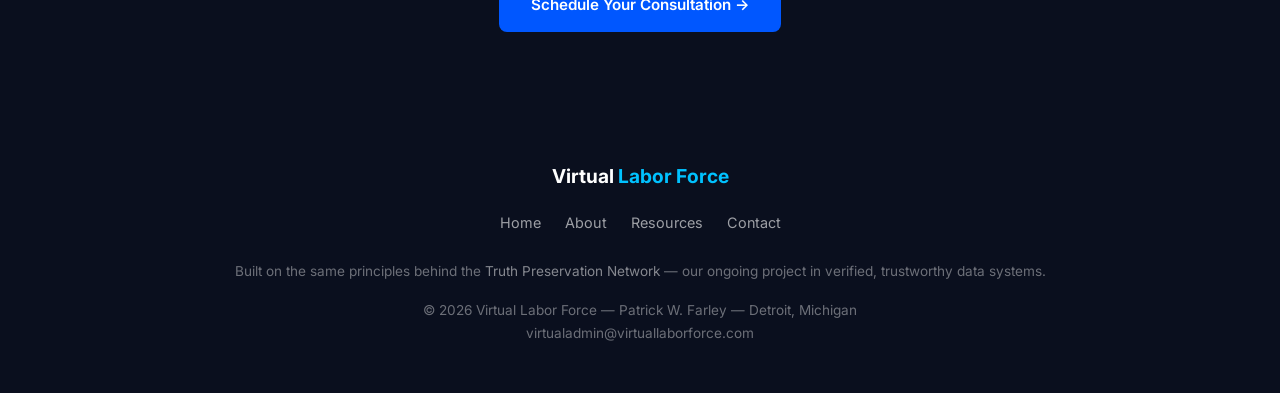
==== commit d079f47f: "Corrected errors" ====
--- a/index.html
+++ b/index.html
@@ -3,7 +3,7 @@
 <head>
   <meta charset="UTF-8" />
   <meta name="viewport" content="width=device-width, initial-scale=1.0" />
-  <title>Virtual Labor Force | Owned Intelligence Hardware & OS Appliances</title>
+  <title>Virtual Labor Force | Owned Intelligence Hardware & OS Systems</title>
   <meta name="description" content="Stop renting AI software. Virtual Labor Force builds pre-configured, local AI hardware nodes pre-loaded with Forge_OS for Detroit Metro businesses." />
   <link rel="stylesheet" href="css/style.css" />
   <link rel="preconnect" href="https://fonts.googleapis.com" />
@@ -25,7 +25,7 @@
   </nav>
 
   <section class="hero">
-    <div class="hero-tag">Detroit Metro — Owned Intelligence Appliances</div>
+    <div class="hero-tag">Detroit Metro — Owned Intelligence Systems</div>
     <h1>Stop Renting Your Business Brain. <span>Own Your AI.</span></h1>
     <p>
       Pre-built, branded local hardware nodes delivered directly to your office pre-loaded with Forge_OS. 
@@ -70,7 +70,7 @@
       <div class="text-center">
         <p class="section-label">Transparent Hardware Matrix</p>
         <h2 class="section-title">Choose Your Intelligence Node</h2>
-        <p class="section-sub" style="margin: 0 auto;">Select from software-only licenses or custom-built, branded VLF appliances.</p>
+        <p class="section-sub" style="margin: 0 auto;">Select from software-only licenses or custom-built, branded VLF Pre-Built Systems.</p>
       </div>
 
       <div class="card-grid">
@@ -87,7 +87,7 @@
 
         <div class="card" style="border-color: var(--color-primary);">
           <div style="background: rgba(0, 87, 255, 0.1); color: var(--color-primary); font-size: 0.75rem; font-weight: 700; padding: 4px 12px; border-radius: 100px; display: inline-block; margin-bottom: 8px;">PIONEER SPECIAL</div>
-          <h3>Tier 1 — Spark Appliance</h3>
+          <h3>Tier 1 — VLF Spark</h3>
           <p style="color: var(--color-primary); font-weight: 700; font-size: 1.3rem; margin: 8px 0;">$1,499 <span style="font-size:0.8rem; font-weight:400; color:var(--color-text-soft);">one-time ($997 Pre-Order)</span></p>
           <p style="margin-bottom: 12px;">Compact desktop node for solo entrepreneurs & small offices.</p>
           <ul style="padding-left: 20px; font-size: 0.9rem; color: var(--color-text-soft);">
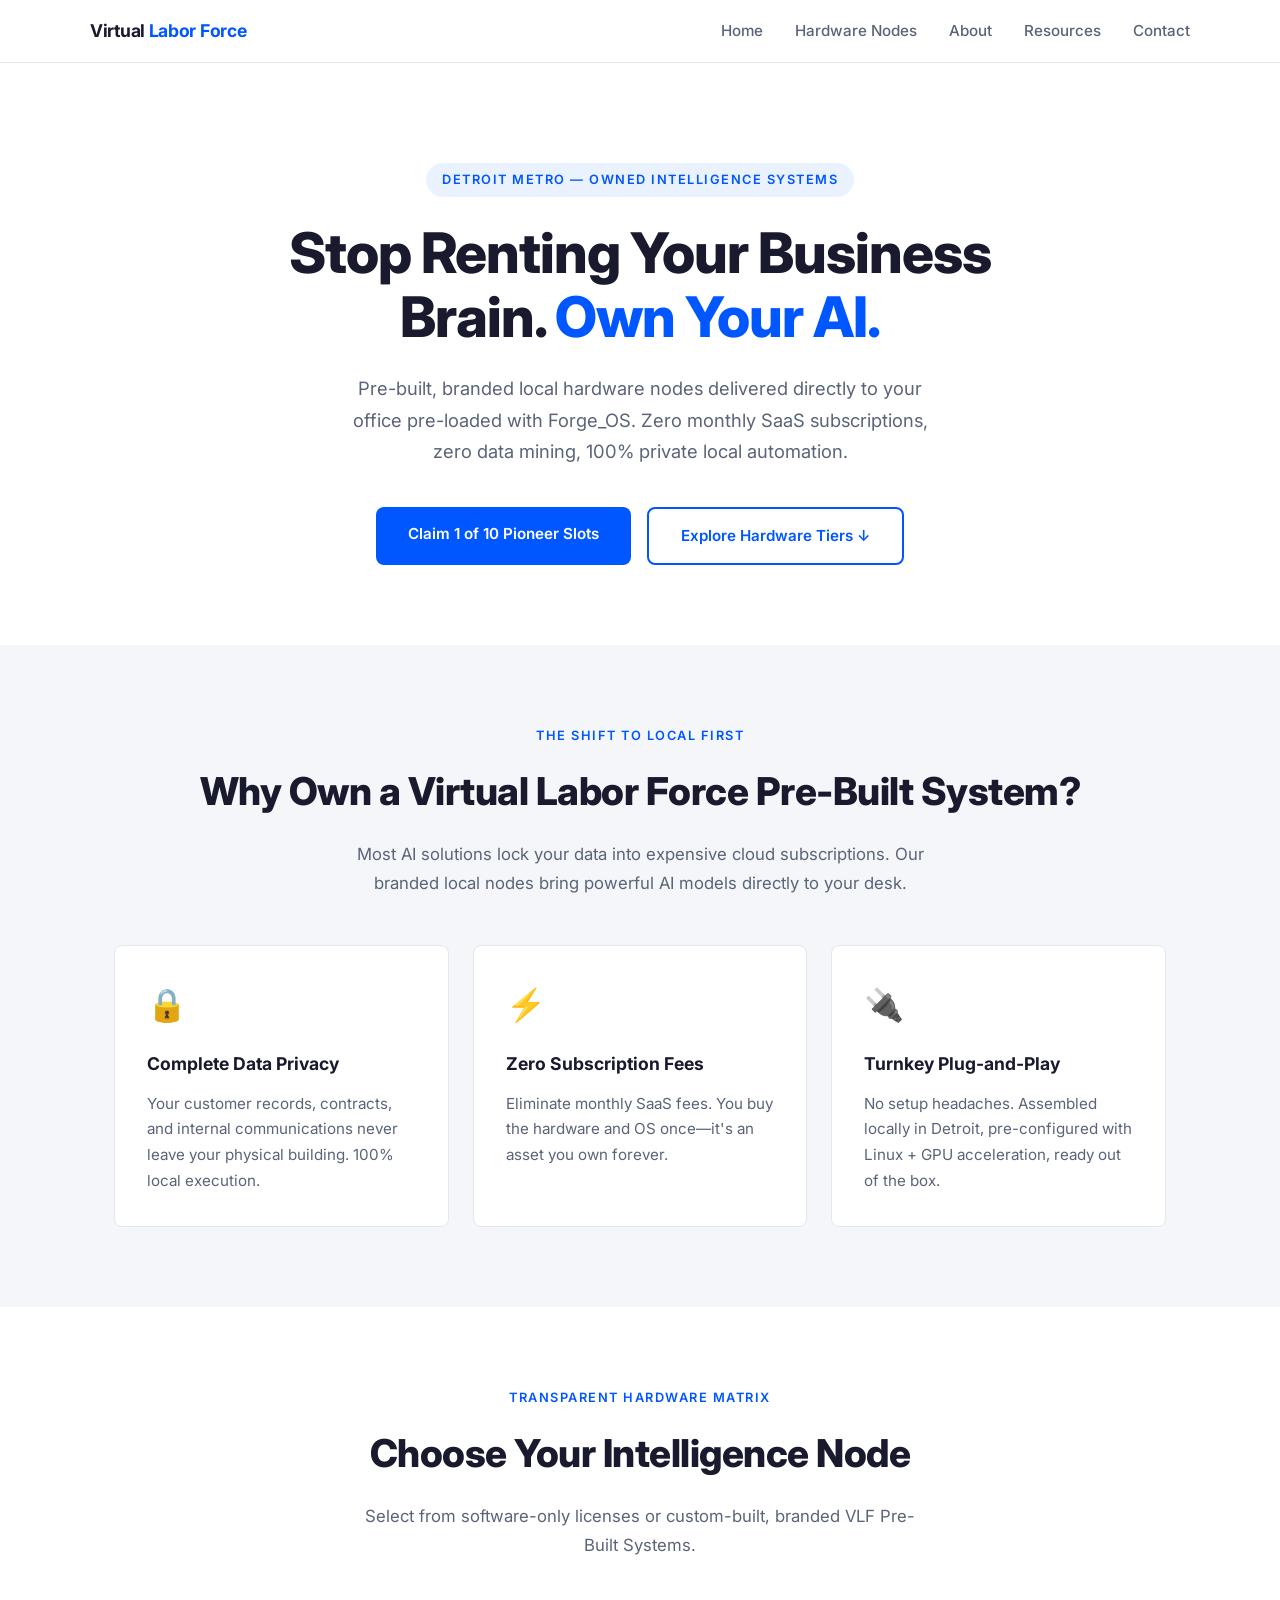
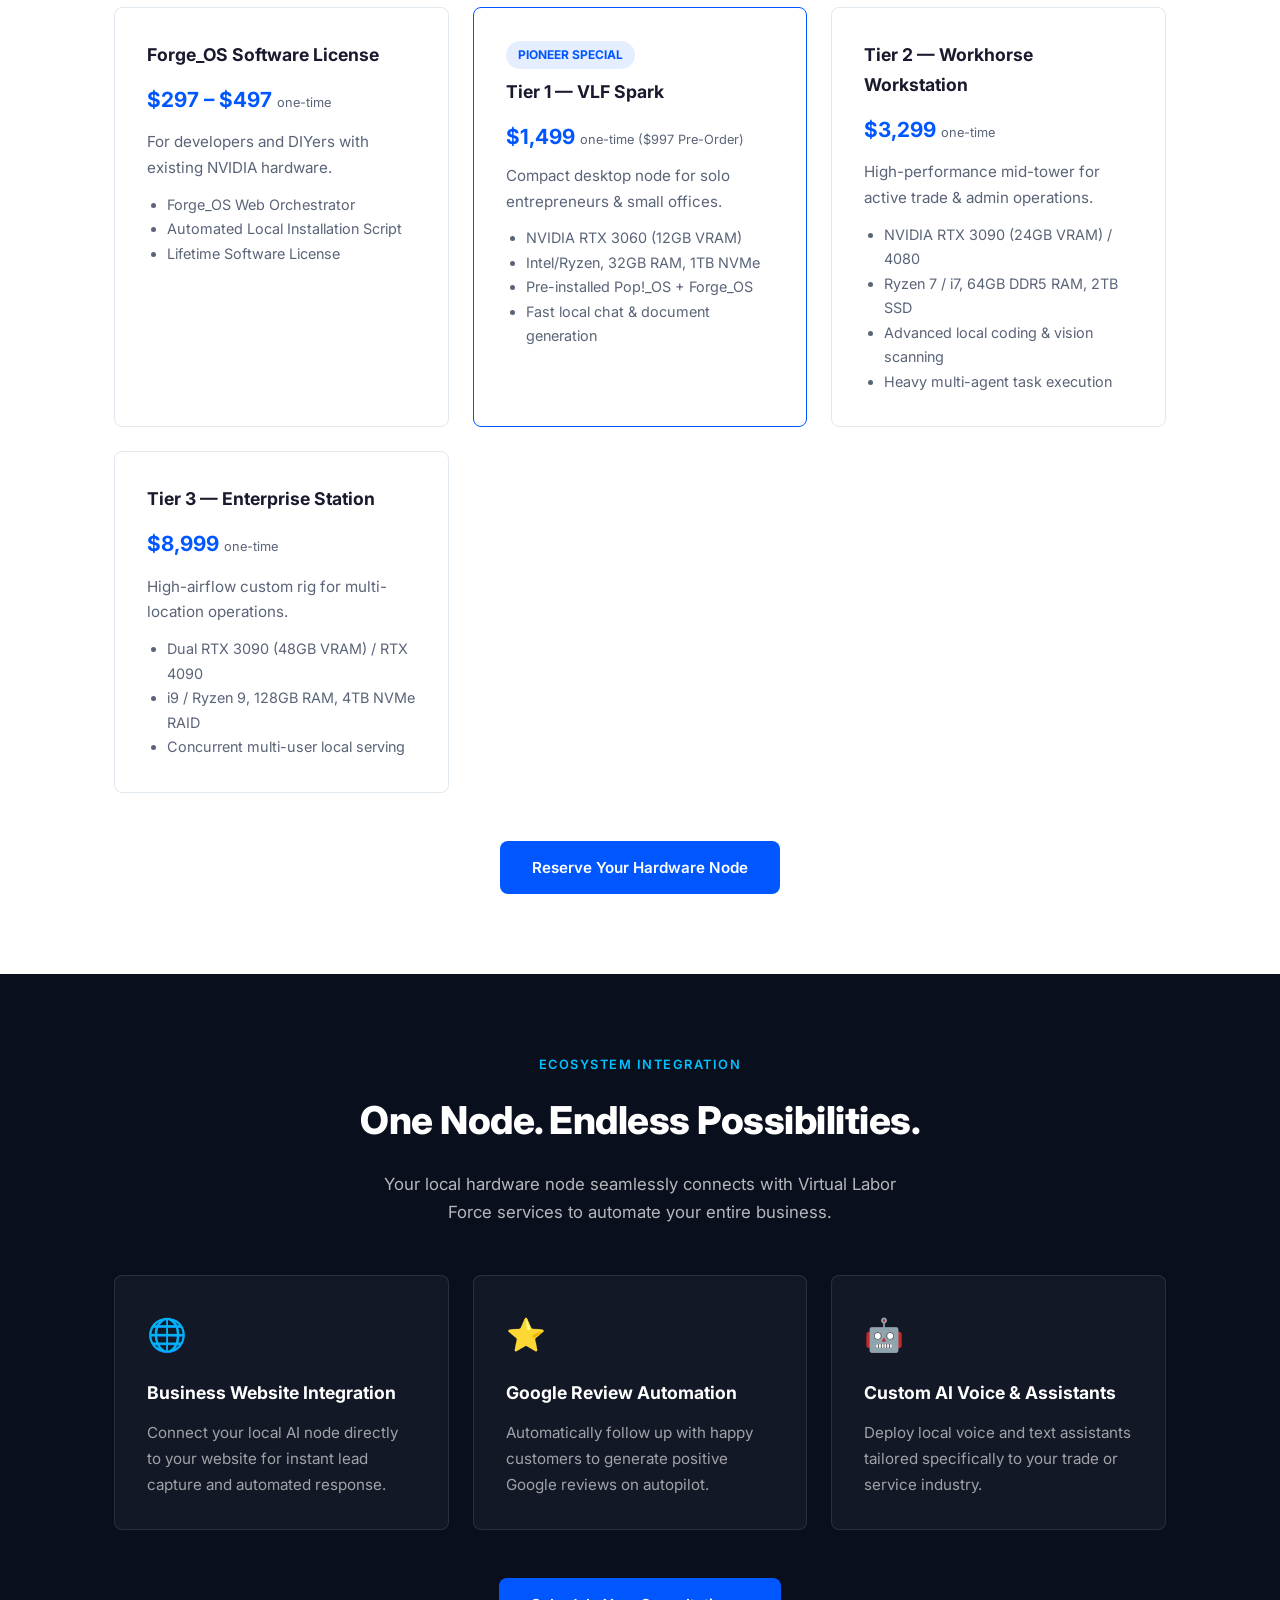
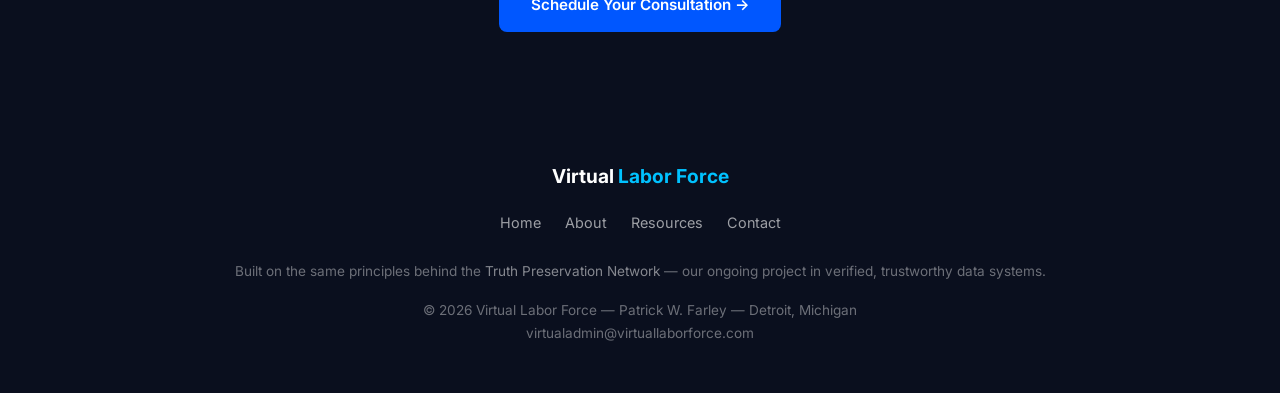
==== commit 25adc737: "Fixed errors" ====
--- a/index.html
+++ b/index.html
@@ -40,7 +40,7 @@
   <section class="section section--soft">
     <div class="container text-center">
       <p class="section-label">The Shift to Local First</p>
-      <h2 class="section-title">Why Own a Virtual Labor Force Appliance?</h2>
+      <h2 class="section-title">Why Own a Virtual Labor Force Pre-Built System?</h2>
       <p class="section-sub" style="margin: 0 auto 32px;">
         Most AI solutions lock your data into expensive cloud subscriptions. Our branded local nodes bring powerful AI models directly to your desk.
       </p>
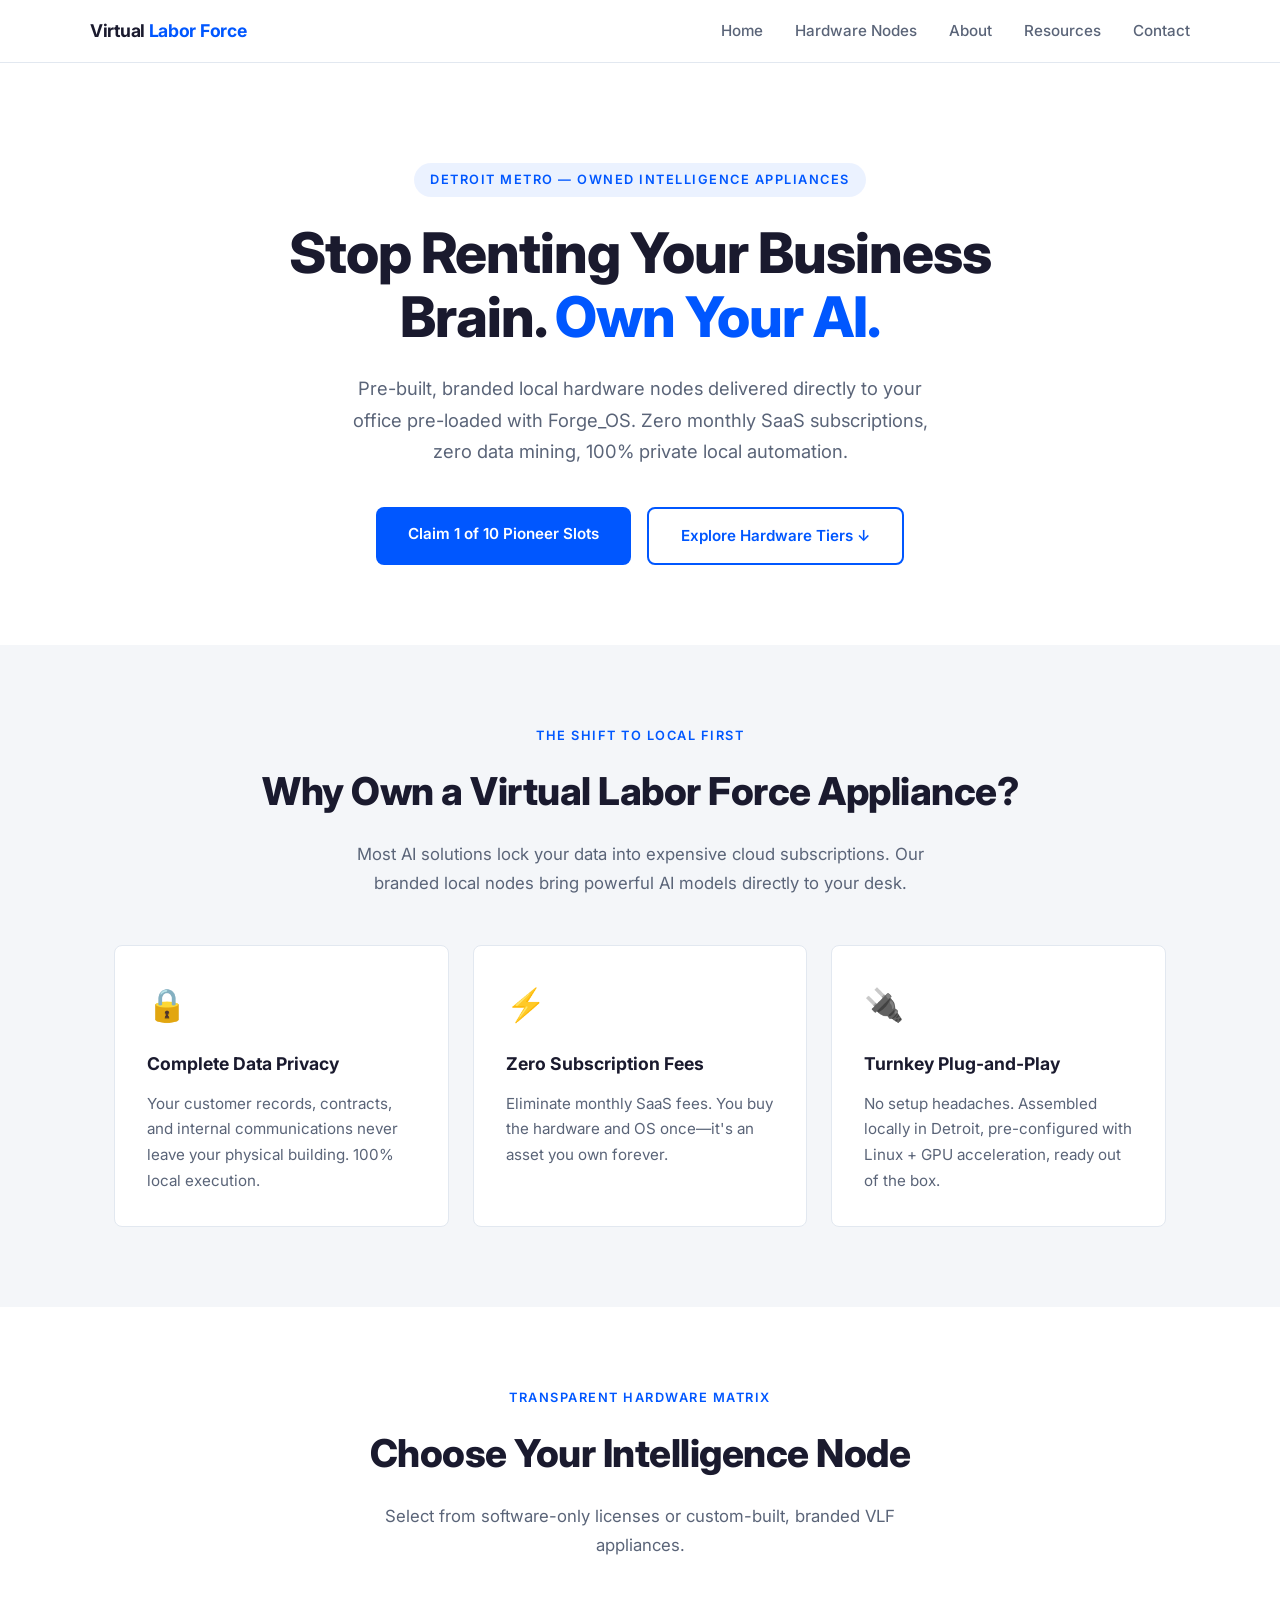
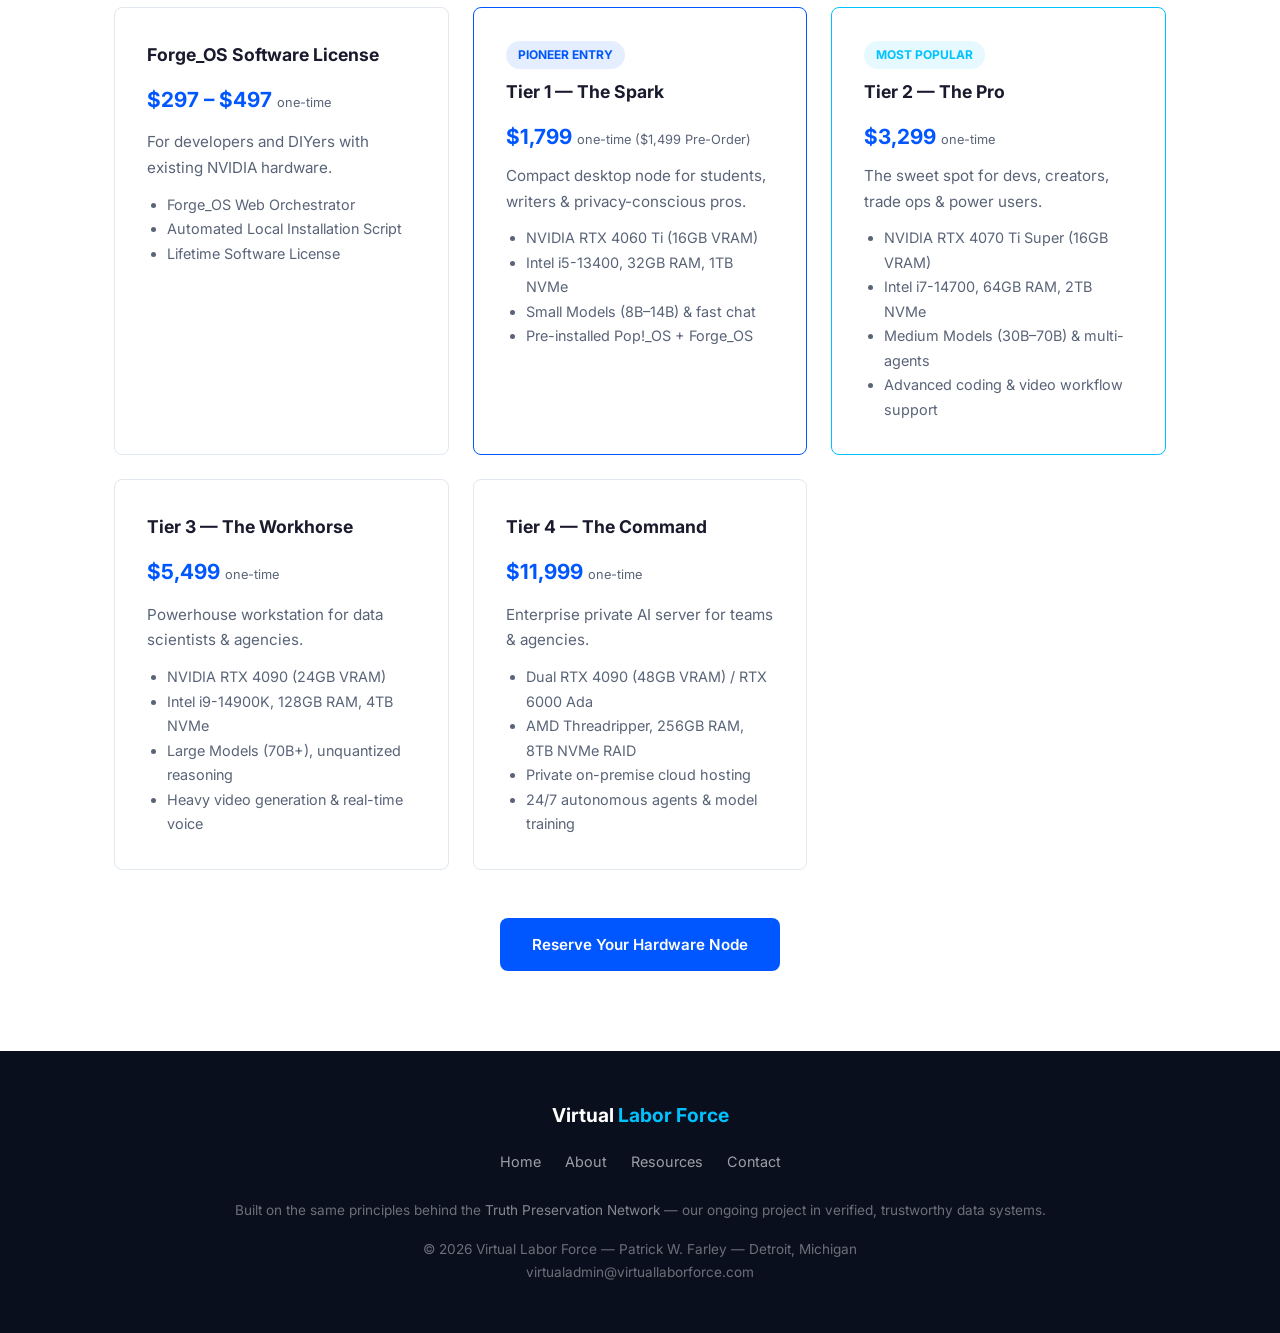
==== commit c883600b: "Updated Pricing Tiers to reflect Market value/cost" ====
--- a/index.html
+++ b/index.html
@@ -3,7 +3,7 @@
 <head>
   <meta charset="UTF-8" />
   <meta name="viewport" content="width=device-width, initial-scale=1.0" />
-  <title>Virtual Labor Force | Owned Intelligence Hardware & OS Systems</title>
+  <title>Virtual Labor Force | Owned Intelligence Hardware & OS Appliances</title>
   <meta name="description" content="Stop renting AI software. Virtual Labor Force builds pre-configured, local AI hardware nodes pre-loaded with Forge_OS for Detroit Metro businesses." />
   <link rel="stylesheet" href="css/style.css" />
   <link rel="preconnect" href="https://fonts.googleapis.com" />
@@ -25,7 +25,7 @@
   </nav>
 
   <section class="hero">
-    <div class="hero-tag">Detroit Metro — Owned Intelligence Systems</div>
+    <div class="hero-tag">Detroit Metro — Owned Intelligence Appliances</div>
     <h1>Stop Renting Your Business Brain. <span>Own Your AI.</span></h1>
     <p>
       Pre-built, branded local hardware nodes delivered directly to your office pre-loaded with Forge_OS. 
@@ -40,7 +40,7 @@
   <section class="section section--soft">
     <div class="container text-center">
       <p class="section-label">The Shift to Local First</p>
-      <h2 class="section-title">Why Own a Virtual Labor Force Pre-Built System?</h2>
+      <h2 class="section-title">Why Own a Virtual Labor Force Appliance?</h2>
       <p class="section-sub" style="margin: 0 auto 32px;">
         Most AI solutions lock your data into expensive cloud subscriptions. Our branded local nodes bring powerful AI models directly to your desk.
       </p>
@@ -70,7 +70,7 @@
       <div class="text-center">
         <p class="section-label">Transparent Hardware Matrix</p>
         <h2 class="section-title">Choose Your Intelligence Node</h2>
-        <p class="section-sub" style="margin: 0 auto;">Select from software-only licenses or custom-built, branded VLF Pre-Built Systems.</p>
+        <p class="section-sub" style="margin: 0 auto;">Select from software-only licenses or custom-built, branded VLF appliances.</p>
       </div>
 
       <div class="card-grid">
@@ -86,38 +86,52 @@
         </div>
 
         <div class="card" style="border-color: var(--color-primary);">
-          <div style="background: rgba(0, 87, 255, 0.1); color: var(--color-primary); font-size: 0.75rem; font-weight: 700; padding: 4px 12px; border-radius: 100px; display: inline-block; margin-bottom: 8px;">PIONEER SPECIAL</div>
-          <h3>Tier 1 — VLF Spark</h3>
-          <p style="color: var(--color-primary); font-weight: 700; font-size: 1.3rem; margin: 8px 0;">$1,499 <span style="font-size:0.8rem; font-weight:400; color:var(--color-text-soft);">one-time ($997 Pre-Order)</span></p>
-          <p style="margin-bottom: 12px;">Compact desktop node for solo entrepreneurs & small offices.</p>
+          <div style="background: rgba(0, 87, 255, 0.1); color: var(--color-primary); font-size: 0.75rem; font-weight: 700; padding: 4px 12px; border-radius: 100px; display: inline-block; margin-bottom: 8px;">PIONEER ENTRY</div>
+          <h3>Tier 1 — The Spark</h3>
+          <p style="color: var(--color-primary); font-weight: 700; font-size: 1.3rem; margin: 8px 0;">$1,799 <span style="font-size:0.8rem; font-weight:400; color:var(--color-text-soft);">one-time ($1,499 Pre-Order)</span></p>
+          <p style="margin-bottom: 12px;">Compact desktop node for students, writers & privacy-conscious pros.</p>
           <ul style="padding-left: 20px; font-size: 0.9rem; color: var(--color-text-soft);">
-            <li>NVIDIA RTX 3060 (12GB VRAM)</li>
-            <li>Intel/Ryzen, 32GB RAM, 1TB NVMe</li>
+            <li>NVIDIA RTX 4060 Ti (16GB VRAM)</li>
+            <li>Intel i5-13400, 32GB RAM, 1TB NVMe</li>
+            <li>Small Models (8B–14B) & fast chat</li>
             <li>Pre-installed Pop!_OS + Forge_OS</li>
-            <li>Fast local chat & document generation</li>
+          </ul>
+        </div>
+
+        <div class="card" style="border-color: var(--color-accent);">
+          <div style="background: rgba(0, 194, 255, 0.1); color: var(--color-accent); font-size: 0.75rem; font-weight: 700; padding: 4px 12px; border-radius: 100px; display: inline-block; margin-bottom: 8px;">MOST POPULAR</div>
+          <h3>Tier 2 — The Pro</h3>
+          <p style="color: var(--color-primary); font-weight: 700; font-size: 1.3rem; margin: 8px 0;">$3,299 <span style="font-size:0.8rem; font-weight:400; color:var(--color-text-soft);">one-time</span></p>
+          <p style="margin-bottom: 12px;">The sweet spot for devs, creators, trade ops & power users.</p>
+          <ul style="padding-left: 20px; font-size: 0.9rem; color: var(--color-text-soft);">
+            <li>NVIDIA RTX 4070 Ti Super (16GB VRAM)</li>
+            <li>Intel i7-14700, 64GB RAM, 2TB NVMe</li>
+            <li>Medium Models (30B–70B) & multi-agents</li>
+            <li>Advanced coding & video workflow support</li>
           </ul>
         </div>
 
         <div class="card">
-          <h3>Tier 2 — Workhorse Workstation</h3>
-          <p style="color: var(--color-primary); font-weight: 700; font-size: 1.3rem; margin: 12px 0;">$3,299 <span style="font-size:0.8rem; font-weight:400; color:var(--color-text-soft);">one-time</span></p>
-          <p style="margin-bottom: 12px;">High-performance mid-tower for active trade & admin operations.</p>
+          <h3>Tier 3 — The Workhorse</h3>
+          <p style="color: var(--color-primary); font-weight: 700; font-size: 1.3rem; margin: 12px 0;">$5,499 <span style="font-size:0.8rem; font-weight:400; color:var(--color-text-soft);">one-time</span></p>
+          <p style="margin-bottom: 12px;">Powerhouse workstation for data scientists & agencies.</p>
           <ul style="padding-left: 20px; font-size: 0.9rem; color: var(--color-text-soft);">
-            <li>NVIDIA RTX 3090 (24GB VRAM) / 4080</li>
-            <li>Ryzen 7 / i7, 64GB DDR5 RAM, 2TB SSD</li>
-            <li>Advanced local coding & vision scanning</li>
-            <li>Heavy multi-agent task execution</li>
+            <li>NVIDIA RTX 4090 (24GB VRAM)</li>
+            <li>Intel i9-14900K, 128GB RAM, 4TB NVMe</li>
+            <li>Large Models (70B+), unquantized reasoning</li>
+            <li>Heavy video generation & real-time voice</li>
           </ul>
         </div>
 
-        <div class="card">
-          <h3>Tier 3 — Enterprise Station</h3>
-          <p style="color: var(--color-primary); font-weight: 700; font-size: 1.3rem; margin: 12px 0;">$8,999 <span style="font-size:0.8rem; font-weight:400; color:var(--color-text-soft);">one-time</span></p>
-          <p style="margin-bottom: 12px;">High-airflow custom rig for multi-location operations.</p>
+        <div class="card" style="grid-column: span 1;">
+          <h3>Tier 4 — The Command</h3>
+          <p style="color: var(--color-primary); font-weight: 700; font-size: 1.3rem; margin: 12px 0;">$11,999 <span style="font-size:0.8rem; font-weight:400; color:var(--color-text-soft);">one-time</span></p>
+          <p style="margin-bottom: 12px;">Enterprise private AI server for teams & agencies.</p>
           <ul style="padding-left: 20px; font-size: 0.9rem; color: var(--color-text-soft);">
-            <li>Dual RTX 3090 (48GB VRAM) / RTX 4090</li>
-            <li>i9 / Ryzen 9, 128GB RAM, 4TB NVMe RAID</li>
-            <li>Concurrent multi-user local serving</li>
+            <li>Dual RTX 4090 (48GB VRAM) / RTX 6000 Ada</li>
+            <li>AMD Threadripper, 256GB RAM, 8TB NVMe RAID</li>
+            <li>Private on-premise cloud hosting</li>
+            <li>24/7 autonomous agents & model training</li>
           </ul>
         </div>
       </div>
@@ -125,38 +139,6 @@
       <div class="text-center mt-48">
         <a href="contact.html" class="btn btn-primary">Reserve Your Hardware Node</a>
       </div>
-    </div>
-  </section>
-
-  <section class="section section--dark">
-    <div class="container text-center">
-      <p class="section-label" style="color: var(--color-accent);">Ecosystem Integration</p>
-      <h2 class="section-title" style="max-width: 640px; margin: 0 auto 16px;">
-        One Node. Endless Possibilities.
-      </h2>
-      <p style="color: rgba(255,255,255,0.7); max-width: 560px; margin: 0 auto 40px; font-size: 1.05rem;">
-        Your local hardware node seamlessly connects with Virtual Labor Force services to automate your entire business.
-      </p>
-
-      <div class="card-grid" style="text-align: left;">
-        <div class="card" style="background: rgba(255,255,255,0.04); border-color: rgba(255,255,255,0.1);">
-          <div class="card-icon">🌐</div>
-          <h3 style="color: white;">Business Website Integration</h3>
-          <p style="color: rgba(255,255,255,0.6);">Connect your local AI node directly to your website for instant lead capture and automated response.</p>
-        </div>
-        <div class="card" style="background: rgba(255,255,255,0.04); border-color: rgba(255,255,255,0.1);">
-          <div class="card-icon">⭐</div>
-          <h3 style="color: white;">Google Review Automation</h3>
-          <p style="color: rgba(255,255,255,0.6);">Automatically follow up with happy customers to generate positive Google reviews on autopilot.</p>
-        </div>
-        <div class="card" style="background: rgba(255,255,255,0.04); border-color: rgba(255,255,255,0.1);">
-          <div class="card-icon">🤖</div>
-          <h3 style="color: white;">Custom AI Voice & Assistants</h3>
-          <p style="color: rgba(255,255,255,0.6);">Deploy local voice and text assistants tailored specifically to your trade or service industry.</p>
-        </div>
-      </div>
-
-      <a href="contact.html" class="btn btn-primary mt-48" style="display: inline-block;">Schedule Your Consultation →</a>
     </div>
   </section>
 
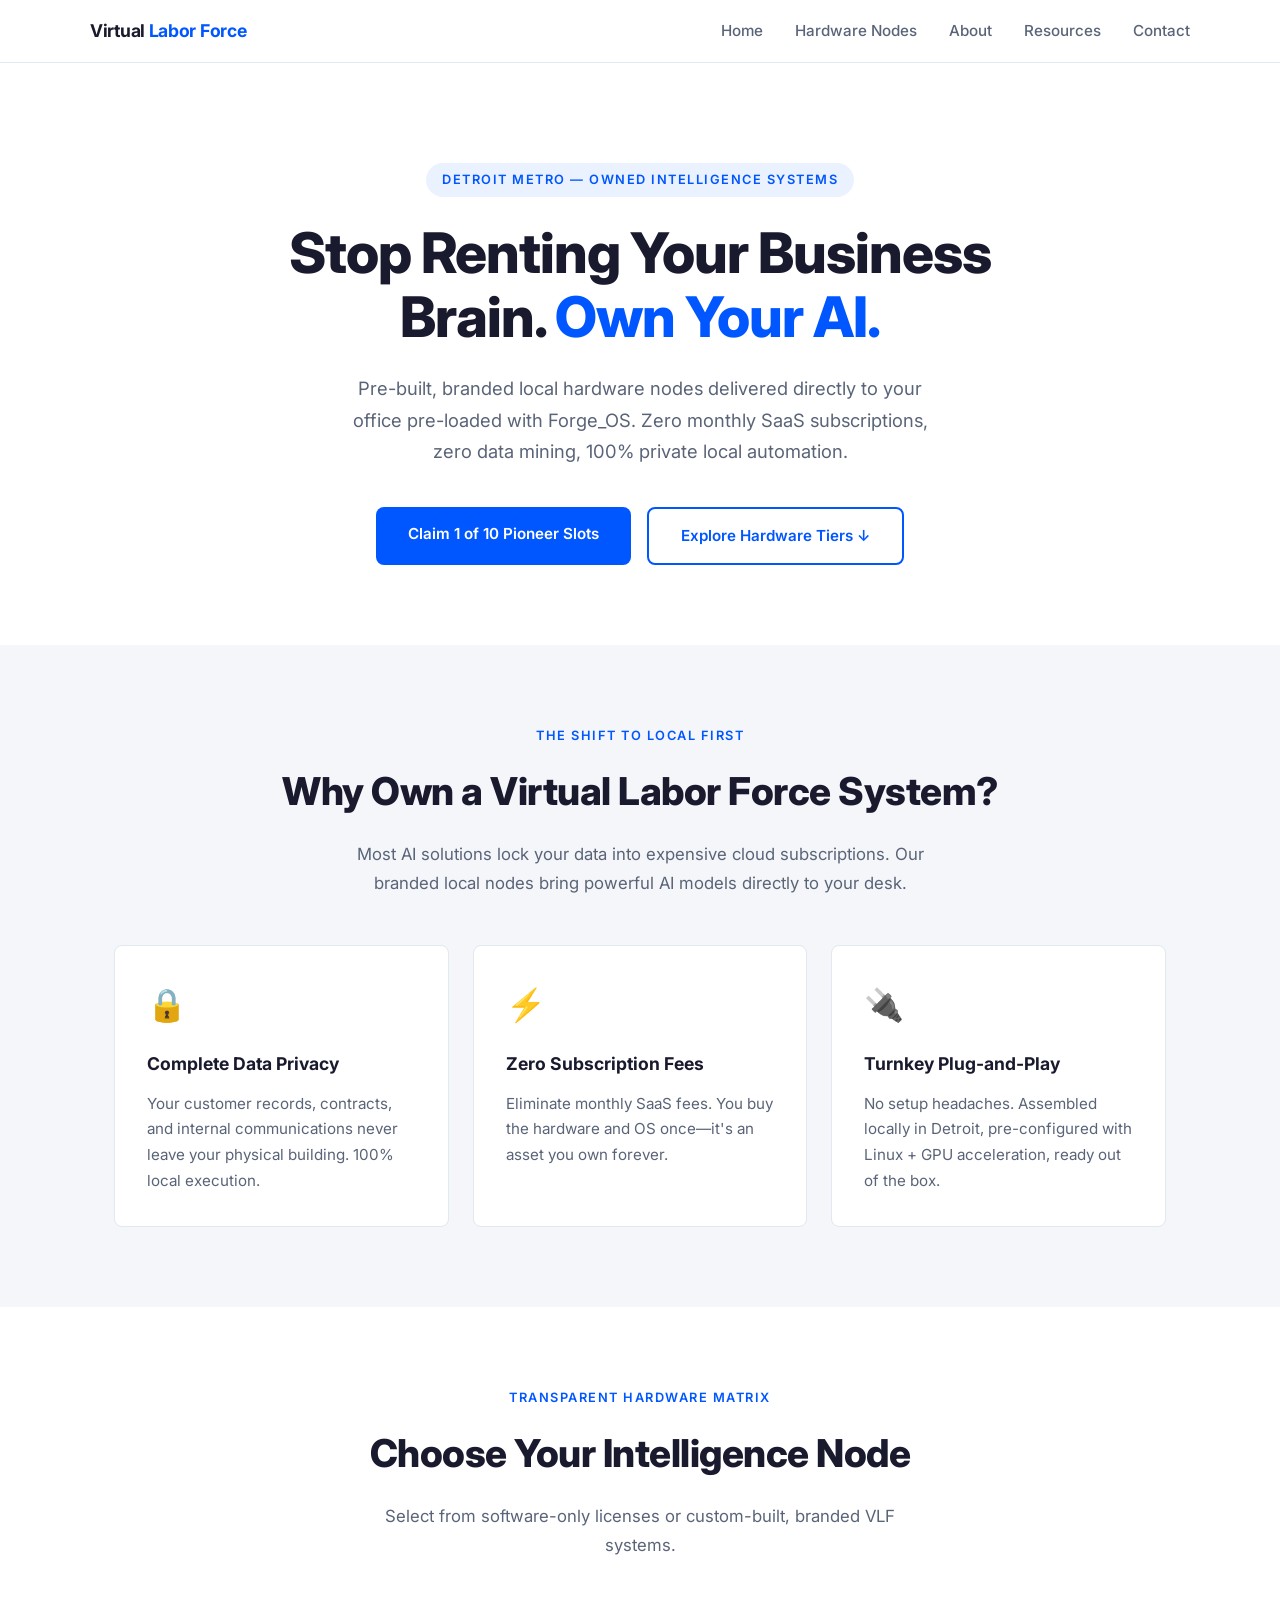
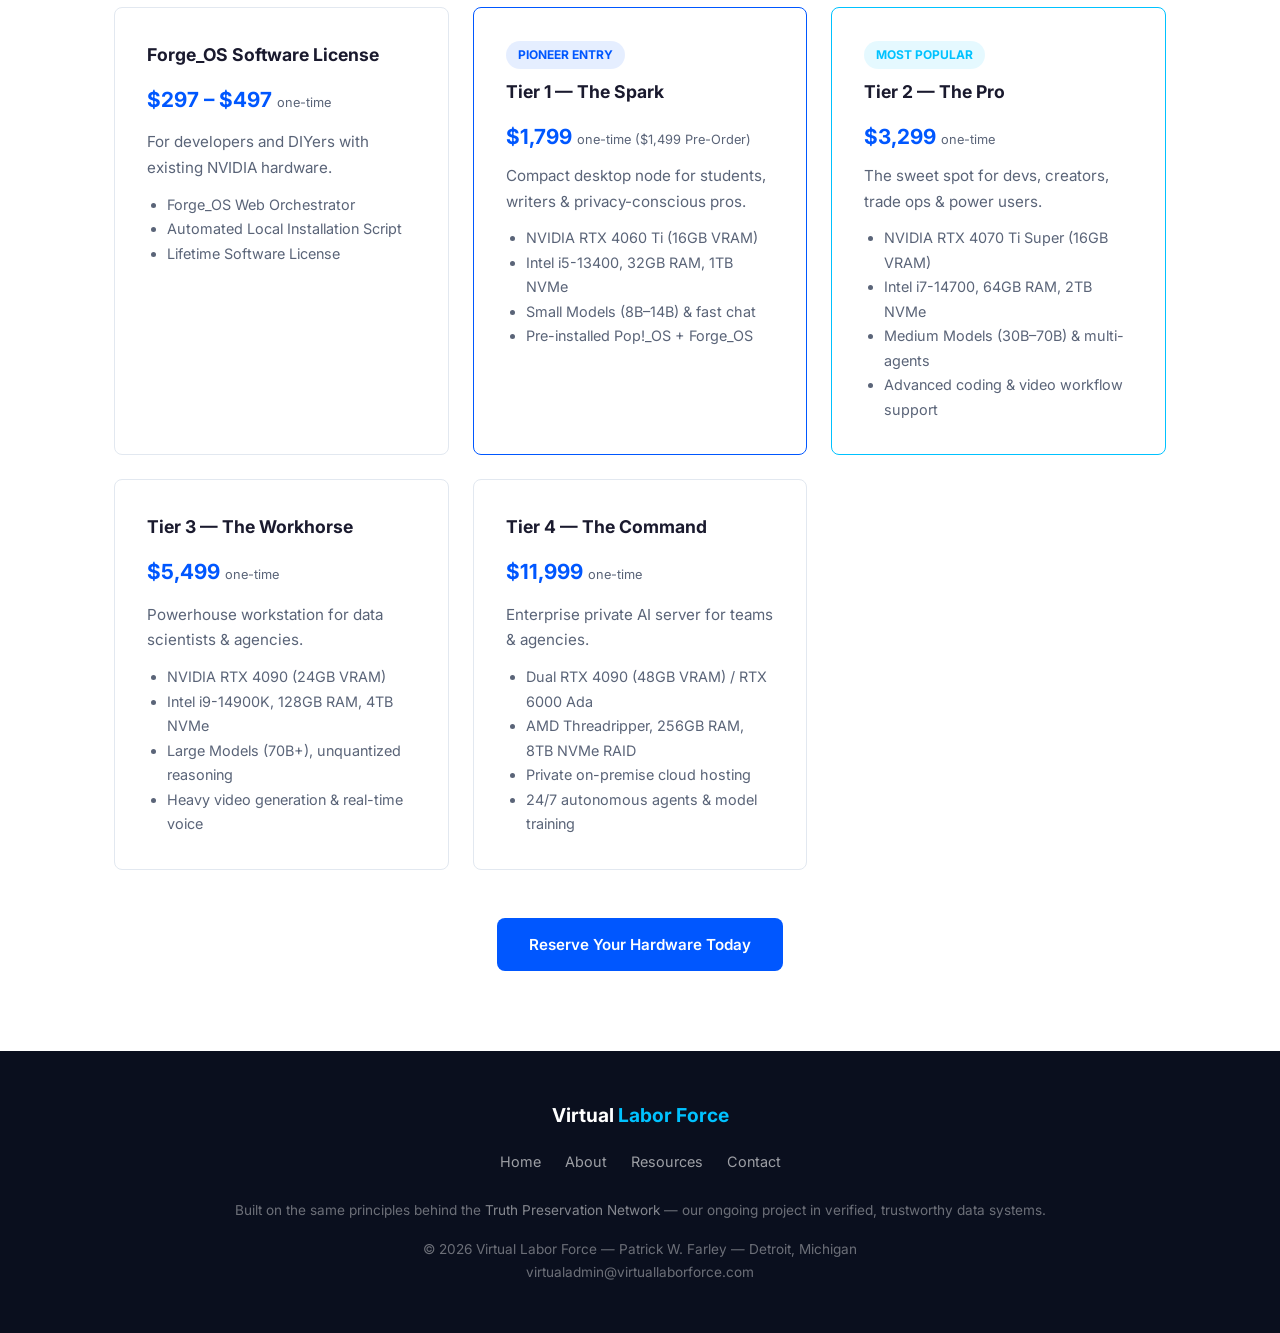
==== commit d8c40792: "Fixed errors" ====
--- a/index.html
+++ b/index.html
@@ -3,7 +3,7 @@
 <head>
   <meta charset="UTF-8" />
   <meta name="viewport" content="width=device-width, initial-scale=1.0" />
-  <title>Virtual Labor Force | Owned Intelligence Hardware & OS Appliances</title>
+  <title>Virtual Labor Force | Owned Intelligence Hardware & OS Systems</title>
   <meta name="description" content="Stop renting AI software. Virtual Labor Force builds pre-configured, local AI hardware nodes pre-loaded with Forge_OS for Detroit Metro businesses." />
   <link rel="stylesheet" href="css/style.css" />
   <link rel="preconnect" href="https://fonts.googleapis.com" />
@@ -25,7 +25,7 @@
   </nav>
 
   <section class="hero">
-    <div class="hero-tag">Detroit Metro — Owned Intelligence Appliances</div>
+    <div class="hero-tag">Detroit Metro — Owned Intelligence Systems</div>
     <h1>Stop Renting Your Business Brain. <span>Own Your AI.</span></h1>
     <p>
       Pre-built, branded local hardware nodes delivered directly to your office pre-loaded with Forge_OS. 
@@ -40,7 +40,7 @@
   <section class="section section--soft">
     <div class="container text-center">
       <p class="section-label">The Shift to Local First</p>
-      <h2 class="section-title">Why Own a Virtual Labor Force Appliance?</h2>
+      <h2 class="section-title">Why Own a Virtual Labor Force System?</h2>
       <p class="section-sub" style="margin: 0 auto 32px;">
         Most AI solutions lock your data into expensive cloud subscriptions. Our branded local nodes bring powerful AI models directly to your desk.
       </p>
@@ -70,7 +70,7 @@
       <div class="text-center">
         <p class="section-label">Transparent Hardware Matrix</p>
         <h2 class="section-title">Choose Your Intelligence Node</h2>
-        <p class="section-sub" style="margin: 0 auto;">Select from software-only licenses or custom-built, branded VLF appliances.</p>
+        <p class="section-sub" style="margin: 0 auto;">Select from software-only licenses or custom-built, branded VLF systems.</p>
       </div>
 
       <div class="card-grid">
@@ -137,7 +137,7 @@
       </div>
 
       <div class="text-center mt-48">
-        <a href="contact.html" class="btn btn-primary">Reserve Your Hardware Node</a>
+        <a href="contact.html" class="btn btn-primary">Reserve Your Hardware Today</a>
       </div>
     </div>
   </section>
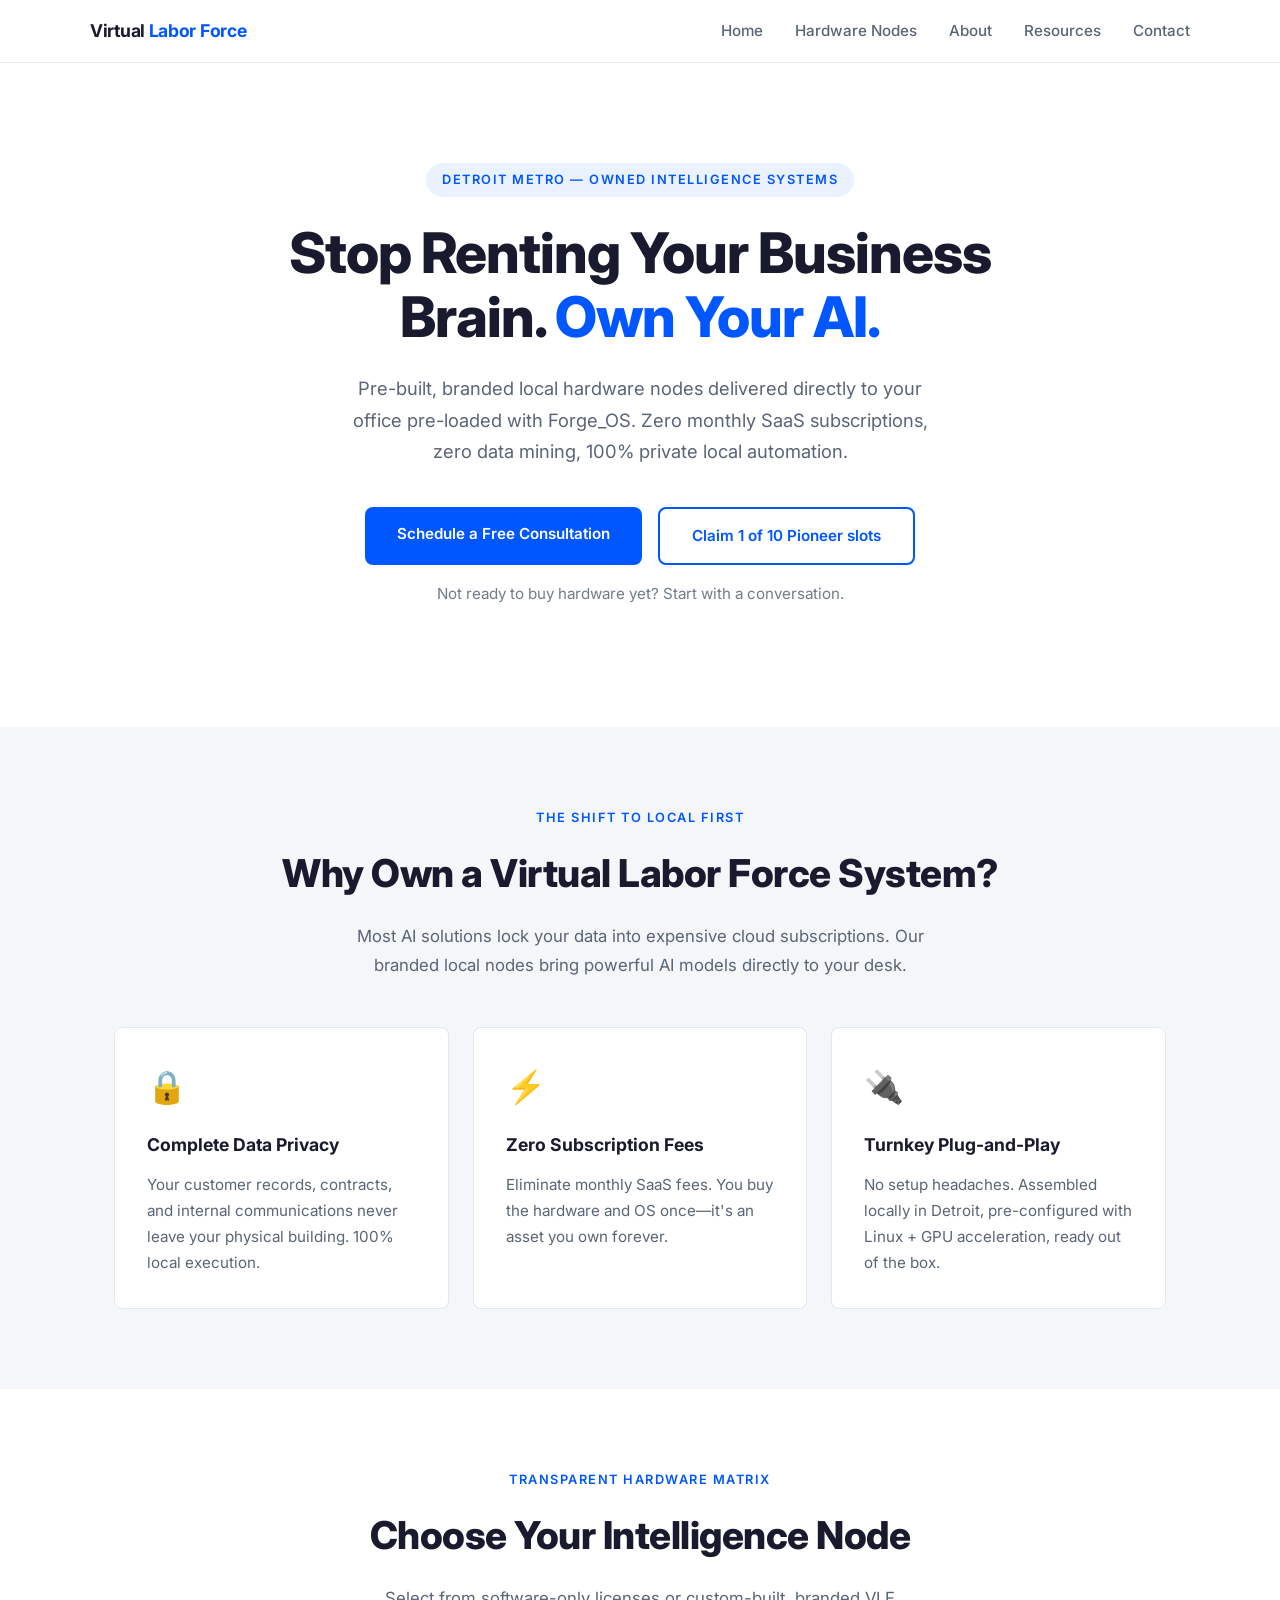
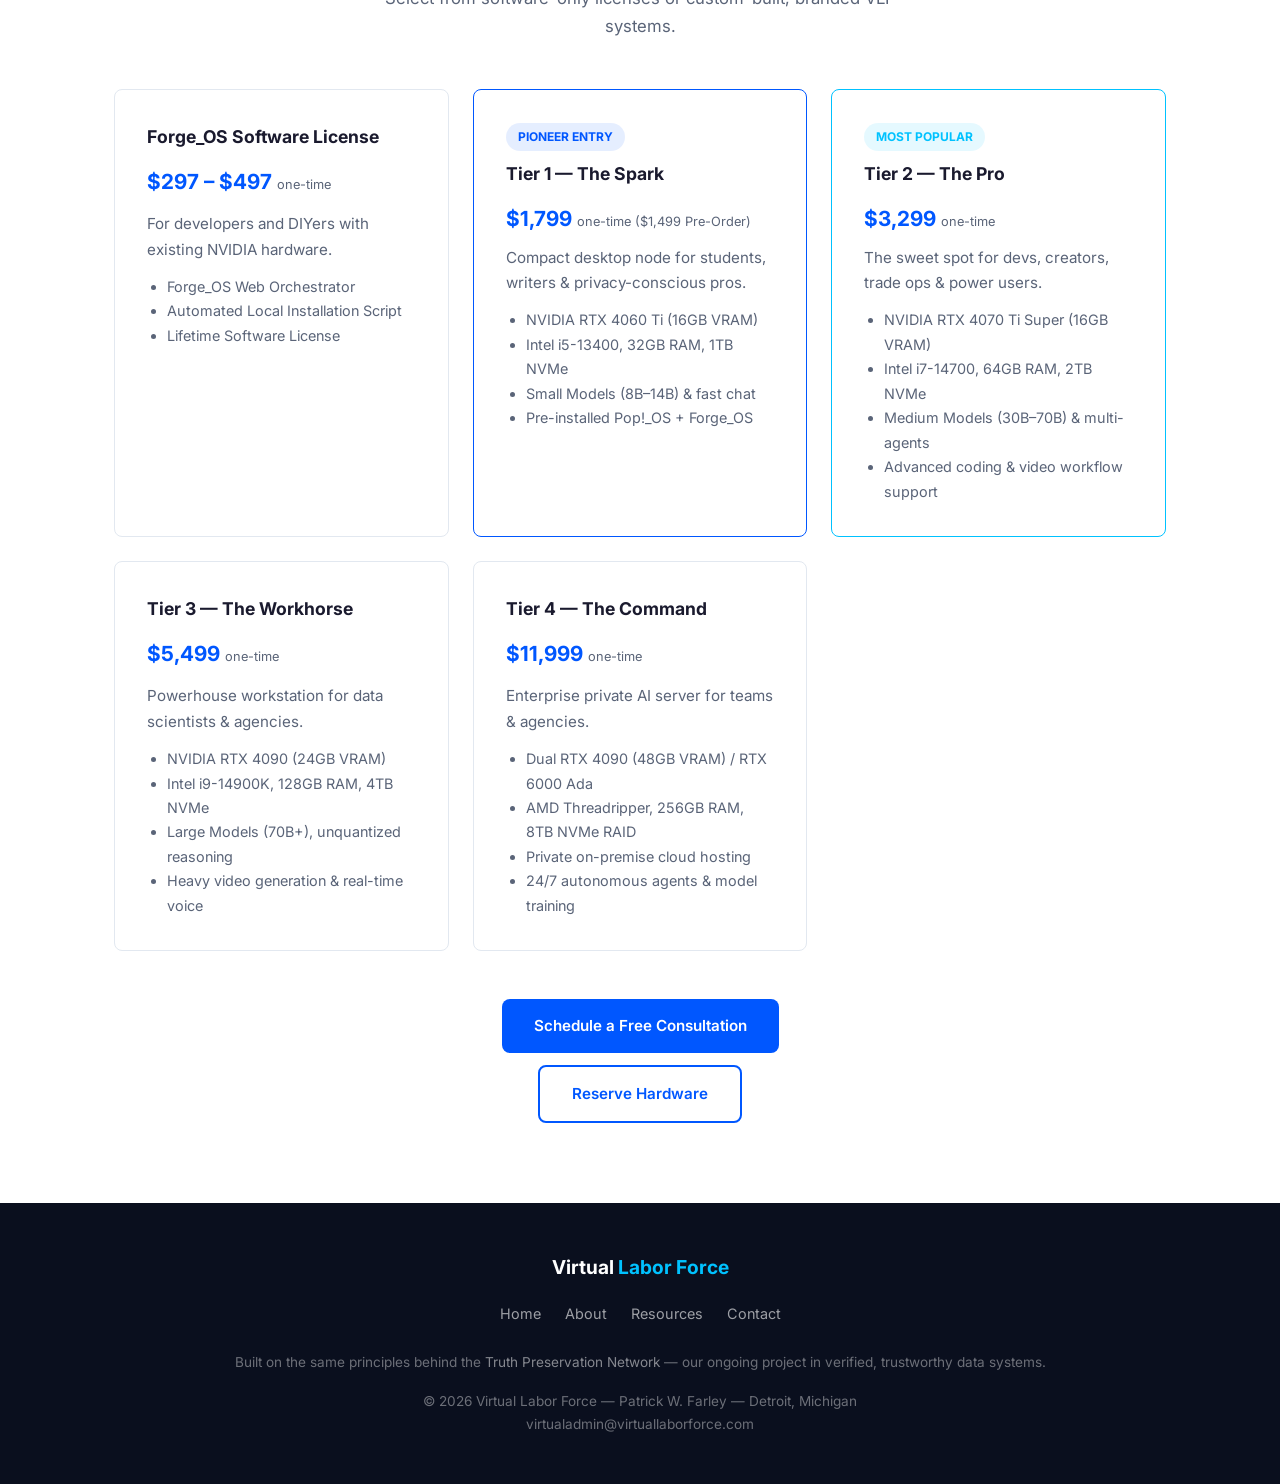
==== commit a0db1940: "Updated index.html and contact page" ====
--- a/index.html
+++ b/index.html
@@ -24,6 +24,7 @@
     </div>
   </nav>
 
+  <!-- HERO SECTION (Updated) -->
   <section class="hero">
     <div class="hero-tag">Detroit Metro — Owned Intelligence Systems</div>
     <h1>Stop Renting Your Business Brain. <span>Own Your AI.</span></h1>
@@ -32,9 +33,12 @@
       Zero monthly SaaS subscriptions, zero data mining, 100% private local automation.
     </p>
     <div class="btn-group">
-      <a href="contact.html" class="btn btn-primary">Claim 1 of 10 Pioneer Slots</a>
-      <a href="#hardware" class="btn btn-outline">Explore Hardware Tiers ↓</a>
+      <a href="contact.html" class="btn btn-primary">Schedule a Free Consultation</a>
+      <a href="contact.html" class="btn btn-outline">Claim 1 of 10 Pioneer slots</a>
     </div>
+    <p style="margin-top: 16px; font-size: 0.95rem; opacity: 0.85;">
+      Not ready to buy hardware yet? Start with a conversation.
+    </p>
   </section>
 
   <section class="section section--soft">
@@ -136,8 +140,12 @@
         </div>
       </div>
 
+      <!-- Updated bottom CTA -->
       <div class="text-center mt-48">
-        <a href="contact.html" class="btn btn-primary">Reserve Your Hardware Today</a>
+        <a href="contact.html" class="btn btn-primary">Schedule a Free Consultation</a>
+        <div style="margin-top: 12px;">
+          <a href="contact.html" class="btn btn-outline">Reserve Hardware</a>
+        </div>
       </div>
     </div>
   </section>
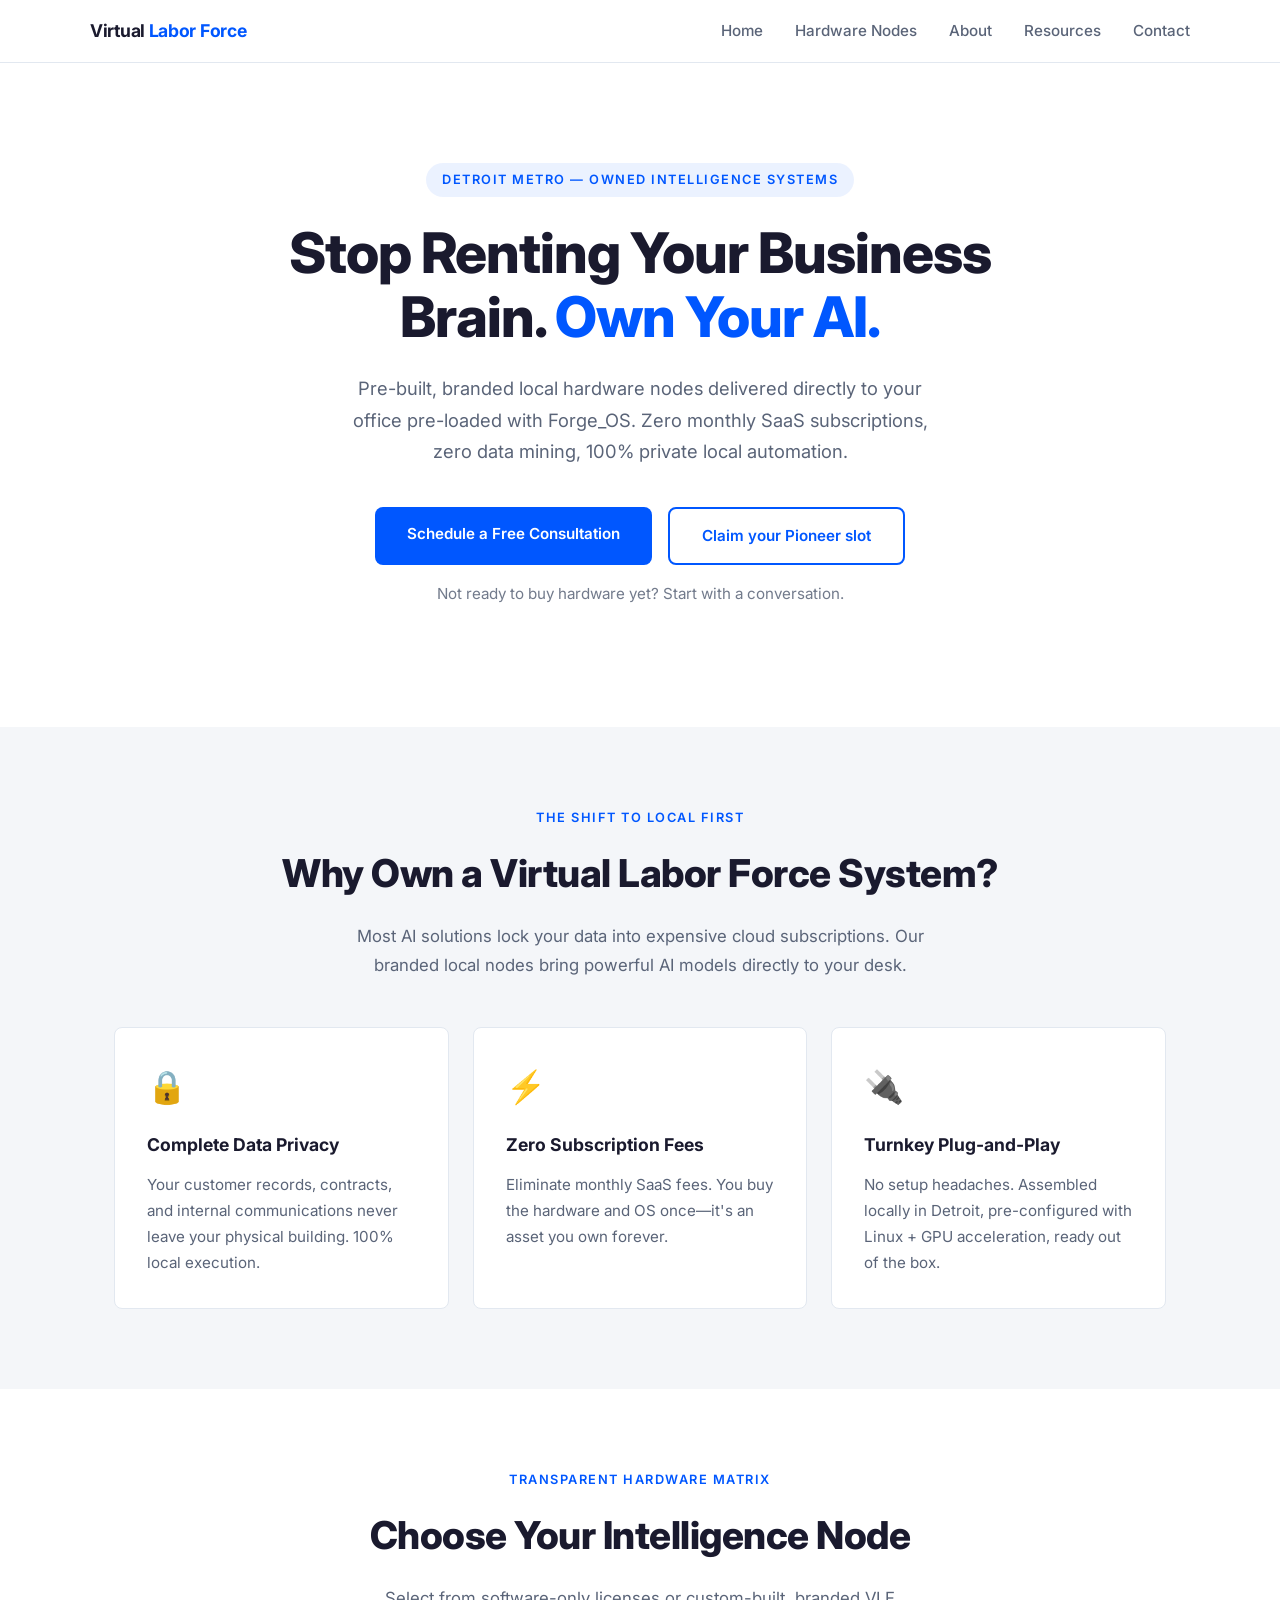
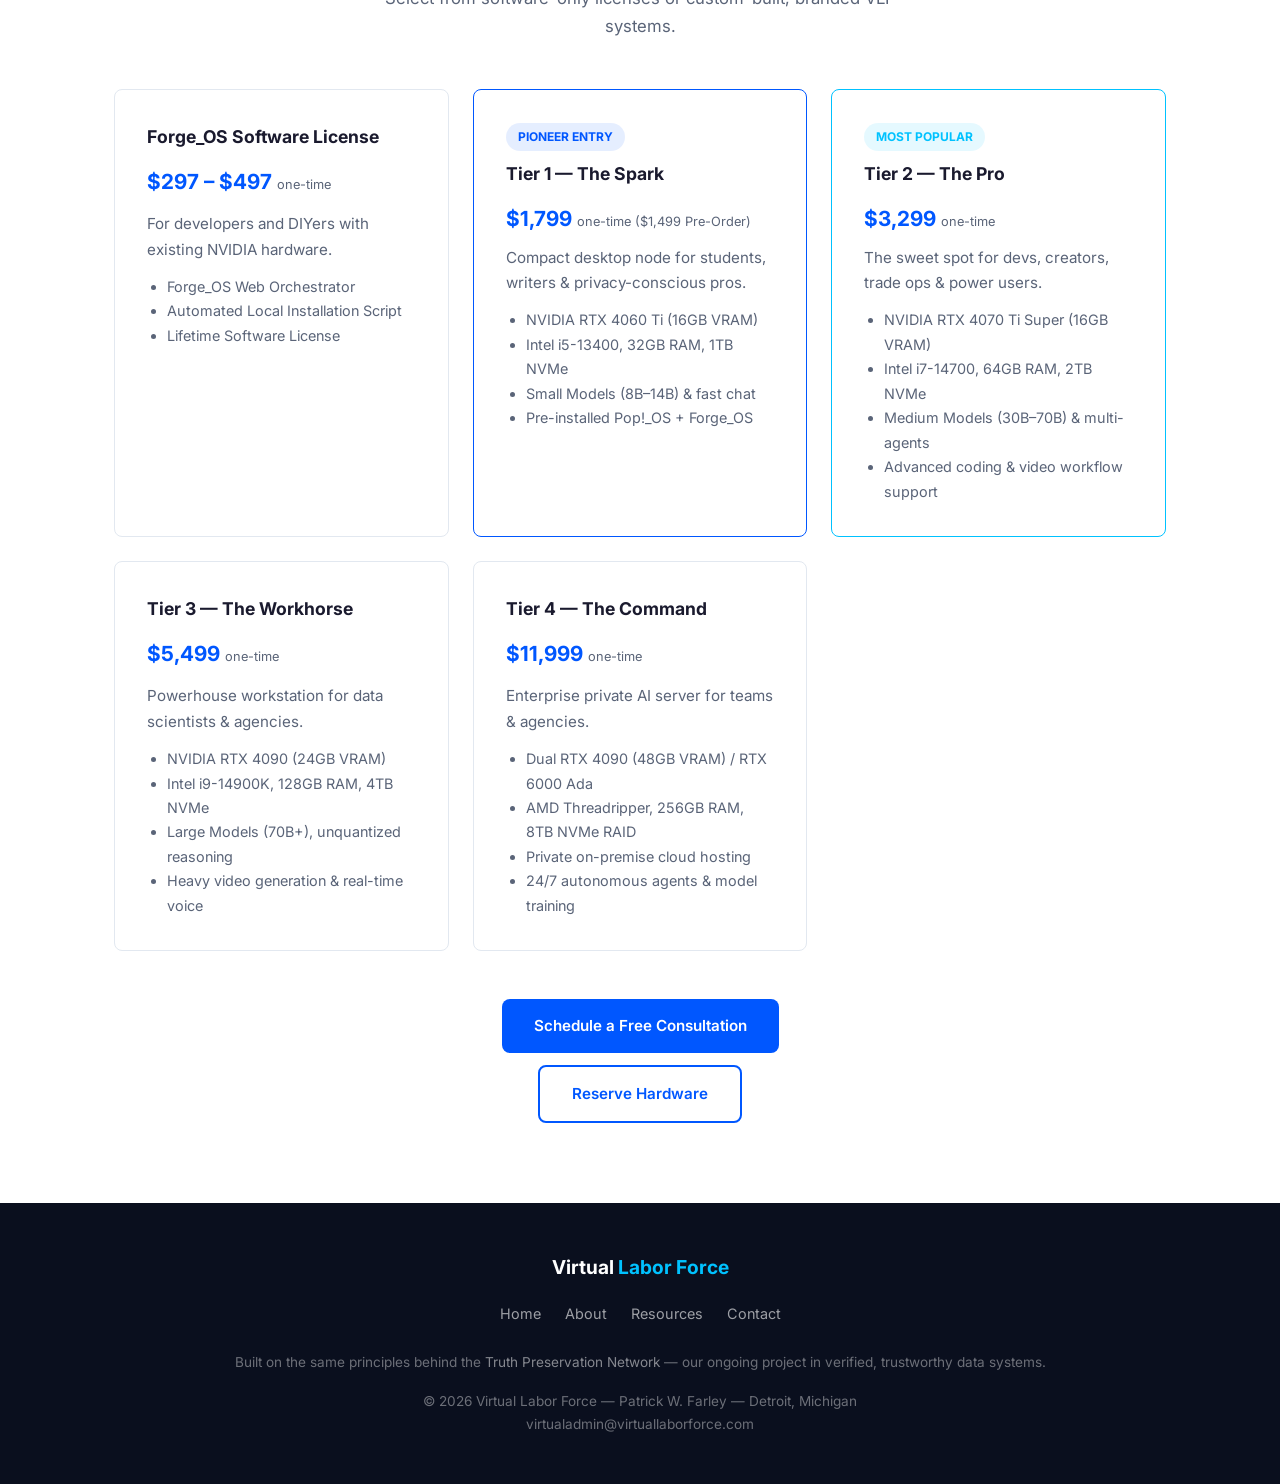
==== commit a412c330: "Updates to index. HTML" ====
--- a/index.html
+++ b/index.html
@@ -34,7 +34,7 @@
     </p>
     <div class="btn-group">
       <a href="contact.html" class="btn btn-primary">Schedule a Free Consultation</a>
-      <a href="contact.html" class="btn btn-outline">Claim 1 of 10 Pioneer slots</a>
+      <a href="contact.html" class="btn btn-outline">Claim your Pioneer slot</a>
     </div>
     <p style="margin-top: 16px; font-size: 0.95rem; opacity: 0.85;">
       Not ready to buy hardware yet? Start with a conversation.
